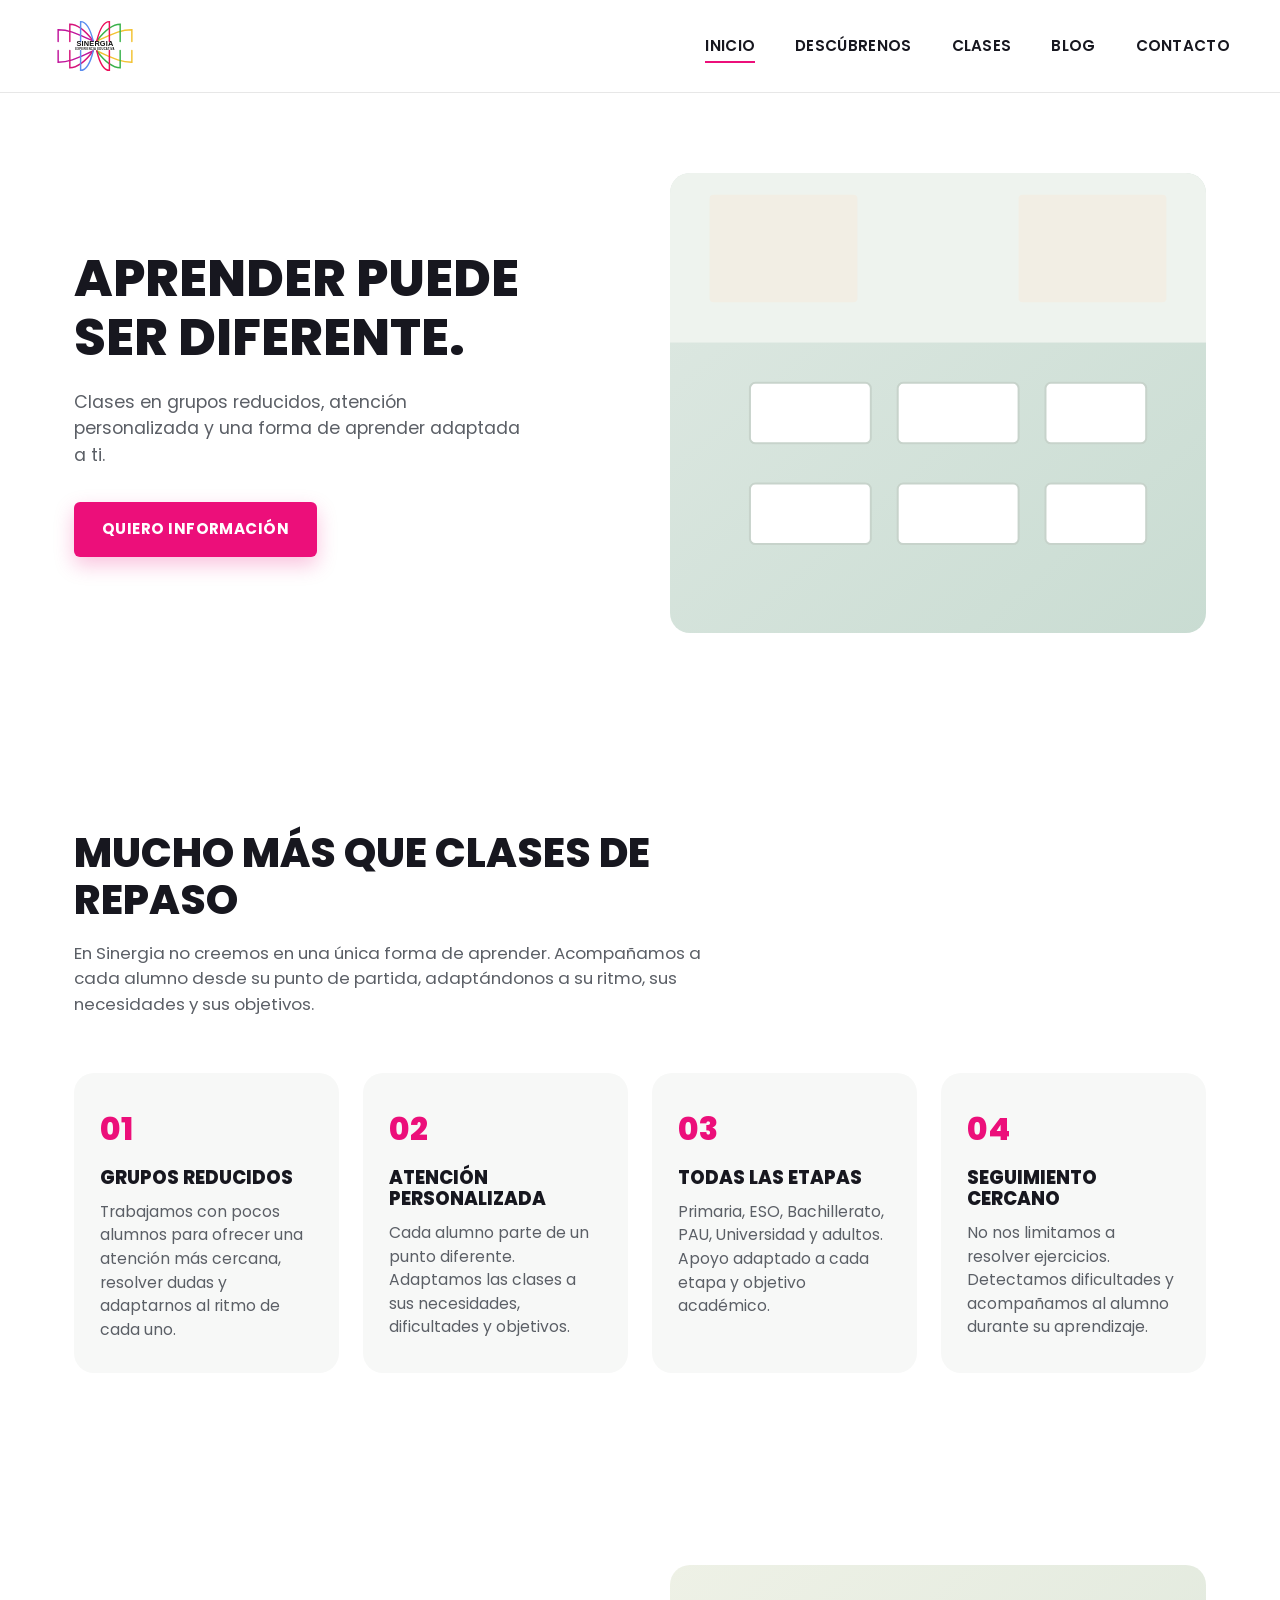
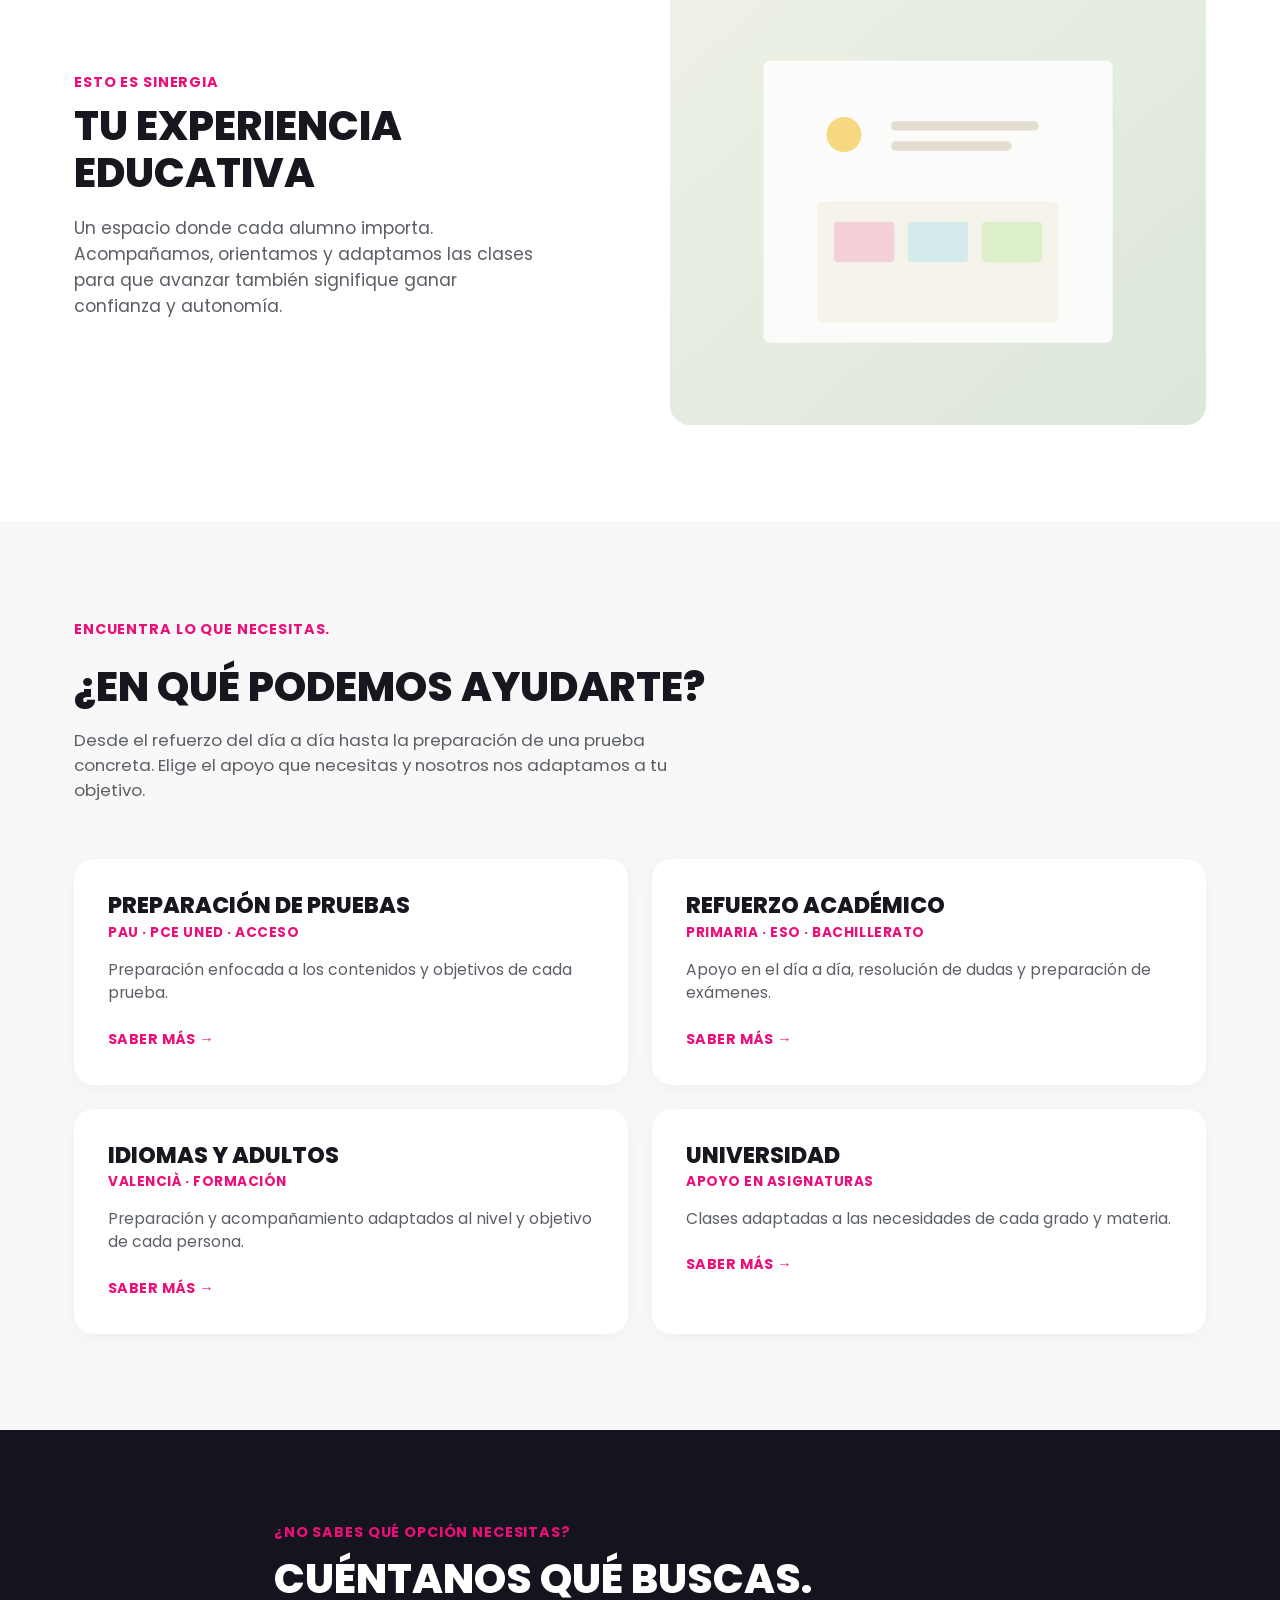
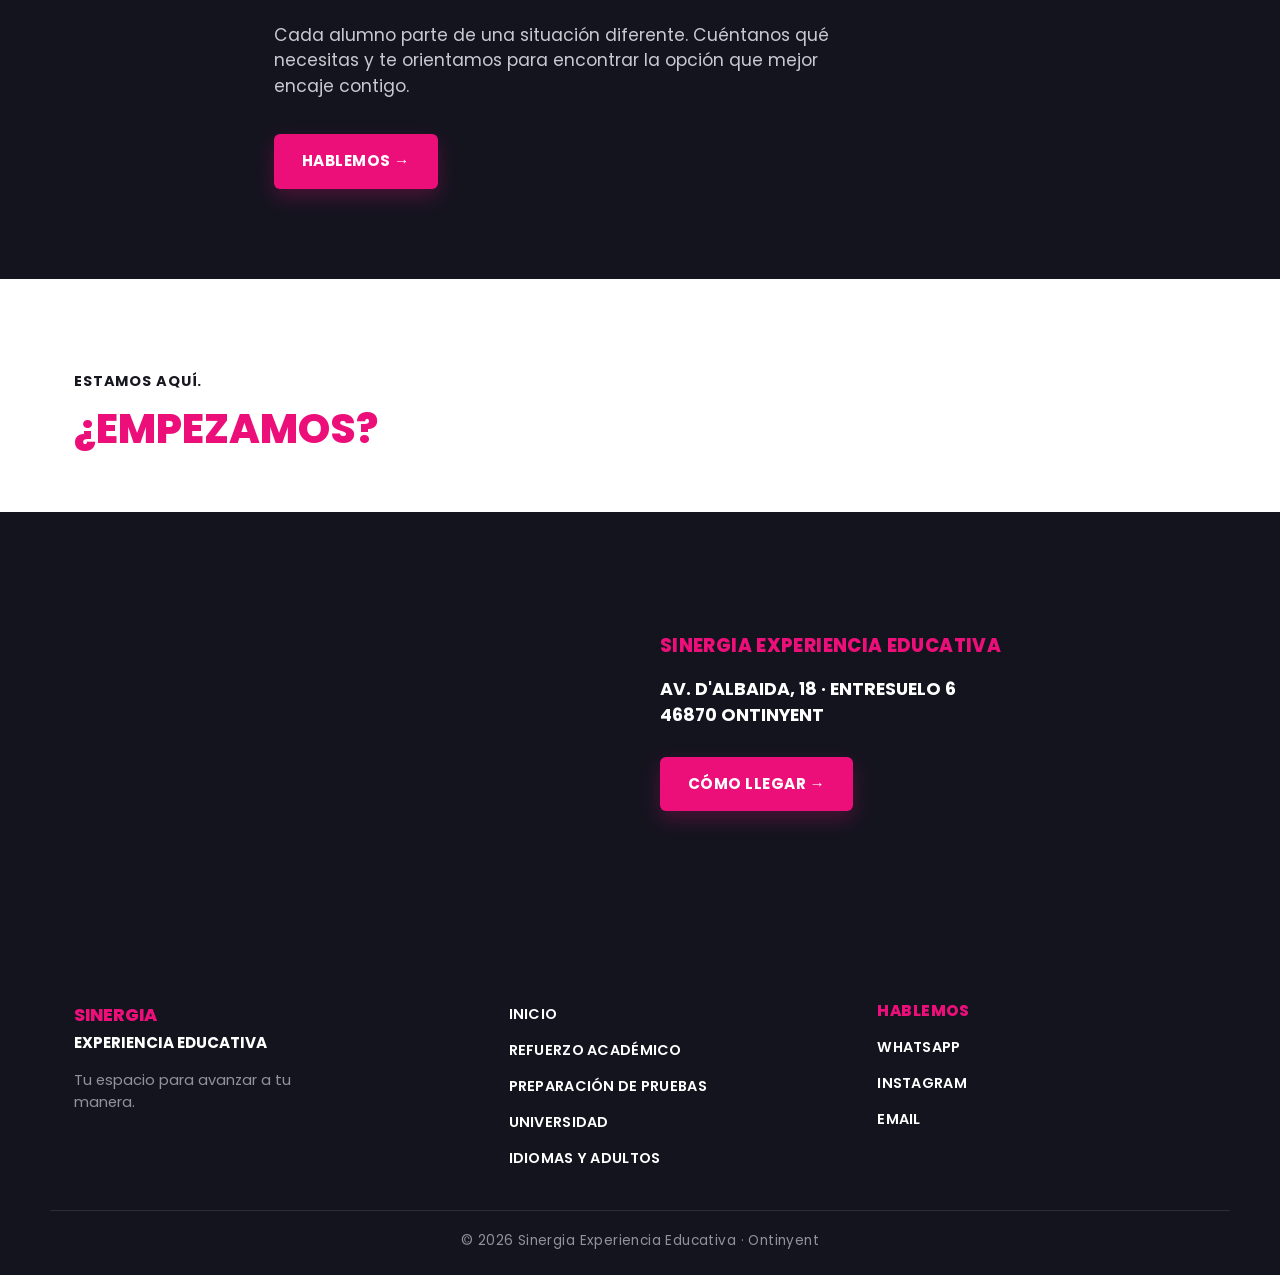
==== index.html @ fcb51f38 "Crea landing page responsive de Sinergia para WordPress Recrea el diseño actual de sinergiaacademia." ====
<!DOCTYPE html>
<html lang="es">
<head>
<meta charset="UTF-8">
<meta name="viewport" content="width=device-width, initial-scale=1.0">
<title>Sinergia · Experiencia Educativa</title>
<meta name="description" content="Clases en grupos reducidos, atención personalizada y una forma de aprender adaptada a ti. Refuerzo académico, preparación de pruebas, idiomas y apoyo universitario en Ontinyent.">
<link rel="preconnect" href="https://fonts.googleapis.com">
<link rel="preconnect" href="https://fonts.gstatic.com" crossorigin>
<link href="https://fonts.googleapis.com/css2?family=Poppins:wght@400;500;600;700;800&display=swap" rel="stylesheet">
<link rel="stylesheet" href="css/style.css">
</head>
<body>

<!-- ========== HEADER ========== -->
<header class="site-header">
  <div class="container header-inner">
    <a href="#inicio" class="logo">
      <img src="images/logo.svg" alt="Sinergia · Experiencia Educativa">
    </a>

    <nav class="main-nav" id="mainNav">
      <a href="#inicio" class="active">Inicio</a>
      <a href="#descubrenos">Descúbrenos</a>
      <a href="#clases">Clases</a>
      <a href="#blog">Blog</a>
      <a href="#contacto">Contacto</a>
    </nav>

    <button class="nav-toggle" id="navToggle" aria-label="Abrir menú" aria-expanded="false">
      <span></span><span></span><span></span>
    </button>
  </div>
  <div class="nav-overlay" id="navOverlay"></div>
</header>

<main>

  <!-- ========== HERO ========== -->
  <section class="hero" id="inicio">
    <div class="container">
      <div class="hero-content">
        <h1>Aprender puede ser diferente.</h1>
        <p>Clases en grupos reducidos, atención personalizada y una forma de aprender adaptada a ti.</p>
        <a href="#contacto" class="btn btn-primary">Quiero información</a>
      </div>
      <div class="hero-image">
        <img src="images/hero-classroom.svg" alt="Aula de Sinergia con mesas preparadas para clase">
      </div>
    </div>
  </section>

  <!-- ========== MUCHO MAS QUE CLASES DE REPASO ========== -->
  <section class="features" id="descubrenos">
    <div class="container">
      <div class="section-intro">
        <h2>Mucho más que clases de repaso</h2>
        <p>En Sinergia no creemos en una única forma de aprender. Acompañamos a cada alumno desde su punto de partida, adaptándonos a su ritmo, sus necesidades y sus objetivos.</p>
      </div>

      <div class="features-grid">
        <div class="feature-card">
          <span class="num">01</span>
          <h3>Grupos reducidos</h3>
          <p>Trabajamos con pocos alumnos para ofrecer una atención más cercana, resolver dudas y adaptarnos al ritmo de cada uno.</p>
        </div>
        <div class="feature-card">
          <span class="num">02</span>
          <h3>Atención personalizada</h3>
          <p>Cada alumno parte de un punto diferente. Adaptamos las clases a sus necesidades, dificultades y objetivos.</p>
        </div>
        <div class="feature-card">
          <span class="num">03</span>
          <h3>Todas las etapas</h3>
          <p>Primaria, ESO, Bachillerato, PAU, Universidad y adultos. Apoyo adaptado a cada etapa y objetivo académico.</p>
        </div>
        <div class="feature-card">
          <span class="num">04</span>
          <h3>Seguimiento cercano</h3>
          <p>No nos limitamos a resolver ejercicios. Detectamos dificultades y acompañamos al alumno durante su aprendizaje.</p>
        </div>
      </div>
    </div>
  </section>

  <!-- ========== ESTO ES SINERGIA ========== -->
  <section class="about">
    <div class="container">
      <div class="about-content">
        <span class="section-label">Esto es Sinergia</span>
        <h2>Tu experiencia educativa</h2>
        <p>Un espacio donde cada alumno importa. Acompañamos, orientamos y adaptamos las clases para que avanzar también signifique ganar confianza y autonomía.</p>
      </div>
      <div class="about-image">
        <img src="images/esto-es-sinergia.svg" alt="Alumna de Sinergia estudiando en el aula">
      </div>
    </div>
  </section>

  <!-- ========== ENCUENTRA LO QUE NECESITAS ========== -->
  <section class="services" id="clases">
    <div class="container">
      <div class="section-intro">
        <span class="section-label">Encuentra lo que necesitas.</span>
        <h2>¿En qué podemos ayudarte?</h2>
        <p>Desde el refuerzo del día a día hasta la preparación de una prueba concreta. Elige el apoyo que necesitas y nosotros nos adaptamos a tu objetivo.</p>
      </div>

      <div class="services-grid">
        <div class="service-card">
          <h3>Preparación de pruebas</h3>
          <span class="tag">PAU · PCE UNED · Acceso</span>
          <p>Preparación enfocada a los contenidos y objetivos de cada prueba.</p>
          <a href="#contacto" class="btn-link">Saber más →</a>
        </div>
        <div class="service-card">
          <h3>Refuerzo académico</h3>
          <span class="tag">Primaria · ESO · Bachillerato</span>
          <p>Apoyo en el día a día, resolución de dudas y preparación de exámenes.</p>
          <a href="#contacto" class="btn-link">Saber más →</a>
        </div>
        <div class="service-card">
          <h3>Idiomas y adultos</h3>
          <span class="tag">Valencià · Formación</span>
          <p>Preparación y acompañamiento adaptados al nivel y objetivo de cada persona.</p>
          <a href="#contacto" class="btn-link">Saber más →</a>
        </div>
        <div class="service-card">
          <h3>Universidad</h3>
          <span class="tag">Apoyo en asignaturas</span>
          <p>Clases adaptadas a las necesidades de cada grado y materia.</p>
          <a href="#contacto" class="btn-link">Saber más →</a>
        </div>
      </div>
    </div>
  </section>

  <!-- ========== CUENTANOS QUE BUSCAS (CTA) ========== -->
  <section class="cta">
    <div class="container">
      <span class="section-label">¿No sabes qué opción necesitas?</span>
      <h2>Cuéntanos qué buscas.</h2>
      <p>Cada alumno parte de una situación diferente. Cuéntanos qué necesitas y te orientamos para encontrar la opción que mejor encaje contigo.</p>
      <a href="#contacto" class="btn btn-primary">Hablemos →</a>
    </div>
  </section>

  <!-- ========== ESTAMOS AQUI / EMPEZAMOS ========== -->
  <section class="contact-intro" id="contacto">
    <div class="container">
      <span class="section-label" style="color:var(--color-text)">Estamos aquí.</span>
      <h2>¿Empezamos?</h2>
    </div>
  </section>

  <section class="contact-map">
    <div class="container">
      <iframe class="map-embed"
        src="https://www.google.com/maps?q=Av.+d%27Albaida,+18,+46870+Ontinyent&output=embed"
        loading="lazy"
        referrerpolicy="no-referrer-when-downgrade"
        title="Ubicación de Sinergia Experiencia Educativa en Ontinyent">
      </iframe>
      <div class="contact-address">
        <div class="brand">Sinergia Experiencia Educativa</div>
        <div class="lines">
          Av. d'Albaida, 18 · Entresuelo 6<br>
          46870 Ontinyent
        </div>
        <a href="https://www.google.com/maps?q=Av.+d%27Albaida,+18,+46870+Ontinyent" target="_blank" rel="noopener" class="btn btn-primary">Cómo llegar →</a>
      </div>
    </div>
  </section>

</main>

<!-- ========== FOOTER ========== -->
<footer class="site-footer">
  <div class="container footer-inner">
    <div class="footer-brand">
      <div class="brand-name">Sinergia</div>
      <div class="brand-sub">Experiencia educativa</div>
      <p>Tu espacio para avanzar a tu manera.</p>
    </div>

    <div class="footer-col" id="blog">
      <ul>
        <li><a href="#inicio">Inicio</a></li>
        <li><a href="#clases">Refuerzo académico</a></li>
        <li><a href="#clases">Preparación de pruebas</a></li>
        <li><a href="#clases">Universidad</a></li>
        <li><a href="#clases">Idiomas y adultos</a></li>
      </ul>
    </div>

    <div class="footer-col">
      <h4>Hablemos</h4>
      <ul>
        <li><a href="https://wa.me/34600000000" target="_blank" rel="noopener">WhatsApp</a></li>
        <li><a href="https://instagram.com/sinergiaacademia" target="_blank" rel="noopener">Instagram</a></li>
        <li><a href="mailto:info@sinergiaacademia.com">Email</a></li>
      </ul>
    </div>
  </div>

  <div class="container footer-bottom">
    © 2026 Sinergia Experiencia Educativa · Ontinyent
  </div>
</footer>

<script src="js/script.js"></script>
</body>
</html>
---- css/style.css ----
/* =========================================================
   SINERGIA - Experiencia educativa | Landing page
   ========================================================= */

:root {
  --color-pink: #EC0F7A;
  --color-pink-dark: #C90C67;
  --color-dark: #14141f;
  --color-text: #17171f;
  --color-text-muted: #5b5f66;
  --color-bg: #ffffff;
  --color-bg-soft: #f7f8f7;
  --color-border: #e7e7e7;

  --font-heading: 'Poppins', Arial, sans-serif;
  --font-body: 'Poppins', Arial, sans-serif;

  --container-width: 1180px;
  --radius-lg: 20px;
  --radius-md: 12px;
  --radius-sm: 8px;
  --radius-pill: 6px;

  --section-padding: 96px 0;
}

/* ---------- Reset ---------- */
* {
  margin: 0;
  padding: 0;
  box-sizing: border-box;
}

html {
  scroll-behavior: smooth;
}

body {
  font-family: var(--font-body);
  color: var(--color-text);
  background: var(--color-bg);
  line-height: 1.5;
  -webkit-font-smoothing: antialiased;
  overflow-x: hidden;
}

img {
  max-width: 100%;
  display: block;
}

a {
  text-decoration: none;
  color: inherit;
}

ul {
  list-style: none;
}

button {
  font-family: inherit;
  cursor: pointer;
  border: none;
  background: none;
}

.container {
  width: 100%;
  max-width: var(--container-width);
  margin: 0 auto;
  padding: 0 24px;
}

.section-label {
  display: inline-block;
  color: var(--color-pink);
  font-weight: 700;
  text-transform: uppercase;
  letter-spacing: 0.06em;
  font-size: 0.9rem;
  margin-bottom: 12px;
}

h1, h2, h3, h4 {
  font-family: var(--font-heading);
  font-weight: 800;
  color: var(--color-text);
  line-height: 1.15;
  text-transform: uppercase;
}

h1 {
  font-size: clamp(2.2rem, 4vw, 3.4rem);
}

h2 {
  font-size: clamp(1.9rem, 3.2vw, 2.6rem);
}

h3 {
  font-size: 1.4rem;
}

p {
  color: var(--color-text-muted);
  font-size: 1.05rem;
}

/* ---------- Buttons ---------- */
.btn {
  display: inline-flex;
  align-items: center;
  gap: 8px;
  padding: 16px 28px;
  border-radius: var(--radius-pill);
  font-weight: 700;
  text-transform: uppercase;
  letter-spacing: 0.03em;
  font-size: 0.95rem;
  transition: transform 0.18s ease, box-shadow 0.18s ease, background-color 0.18s ease;
  white-space: nowrap;
}

.btn-primary {
  background: var(--color-pink);
  color: #fff;
  box-shadow: 0 8px 20px rgba(236, 15, 122, 0.25);
}

.btn-primary:hover {
  background: var(--color-pink-dark);
  transform: translateY(-2px);
}

.btn-link {
  color: var(--color-pink);
  font-weight: 700;
  text-transform: uppercase;
  font-size: 0.9rem;
  letter-spacing: 0.03em;
  display: inline-flex;
  align-items: center;
  gap: 6px;
  transition: gap 0.18s ease;
}

.btn-link:hover {
  gap: 12px;
}

/* ---------- Header ---------- */
.site-header {
  position: sticky;
  top: 0;
  z-index: 1000;
  background: #fff;
  border-bottom: 1px solid var(--color-border);
}

.header-inner {
  display: flex;
  align-items: center;
  justify-content: space-between;
  padding: 18px 0;
}

.logo img {
  height: 56px;
  width: auto;
}

.main-nav {
  display: flex;
  align-items: center;
  gap: 40px;
}

.main-nav a {
  font-weight: 600;
  text-transform: uppercase;
  font-size: 0.95rem;
  letter-spacing: 0.02em;
  color: var(--color-text);
  position: relative;
  padding: 6px 0;
}

.main-nav a::after {
  content: '';
  position: absolute;
  left: 0;
  bottom: 0;
  width: 0;
  height: 2px;
  background: var(--color-pink);
  transition: width 0.2s ease;
}

.main-nav a:hover::after,
.main-nav a.active::after {
  width: 100%;
}

.nav-toggle {
  display: none;
  flex-direction: column;
  gap: 5px;
  padding: 6px;
  z-index: 1100;
}

.nav-toggle span {
  width: 26px;
  height: 3px;
  background: var(--color-text);
  border-radius: 2px;
  transition: transform 0.25s ease, opacity 0.25s ease;
}

.nav-toggle.is-open span:nth-child(1) {
  transform: translateY(8px) rotate(45deg);
}
.nav-toggle.is-open span:nth-child(2) {
  opacity: 0;
}
.nav-toggle.is-open span:nth-child(3) {
  transform: translateY(-8px) rotate(-45deg);
}

/* ---------- Hero ---------- */
.hero {
  padding: 80px 0 100px;
}

.hero .container {
  display: grid;
  grid-template-columns: 1fr 1fr;
  gap: 60px;
  align-items: center;
}

.hero-content h1 {
  margin-bottom: 22px;
}

.hero-content p {
  max-width: 460px;
  margin-bottom: 34px;
  font-size: 1.1rem;
}

.hero-image img {
  border-radius: var(--radius-lg);
  width: 100%;
  height: 460px;
  object-fit: cover;
}

/* ---------- Features (Mucho mas que clases de repaso) ---------- */
.features {
  padding: var(--section-padding);
  background: var(--color-bg);
}

.features .section-intro {
  max-width: 640px;
  margin-bottom: 56px;
}

.features .section-intro h2 {
  margin-bottom: 18px;
}

.features-grid {
  display: grid;
  grid-template-columns: repeat(4, 1fr);
  gap: 24px;
}

.feature-card {
  background: var(--color-bg-soft);
  border-radius: var(--radius-lg);
  padding: 32px 26px;
  transition: transform 0.2s ease, box-shadow 0.2s ease;
}

.feature-card:hover {
  transform: translateY(-6px);
  box-shadow: 0 14px 30px rgba(0, 0, 0, 0.08);
}

.feature-card .num {
  color: var(--color-pink);
  font-family: var(--font-heading);
  font-weight: 800;
  font-size: 2rem;
  margin-bottom: 14px;
  display: block;
}

.feature-card h3 {
  margin-bottom: 12px;
  text-transform: uppercase;
  font-size: 1.15rem;
}

.feature-card p {
  font-size: 0.98rem;
}

/* ---------- Esto es Sinergia ---------- */
.about {
  padding: var(--section-padding);
}

.about .container {
  display: grid;
  grid-template-columns: 1fr 1fr;
  gap: 60px;
  align-items: center;
}

.about-content .section-label {
  margin-bottom: 8px;
}

.about-content h2 {
  margin-bottom: 20px;
}

.about-content p {
  max-width: 460px;
  font-size: 1.08rem;
}

.about-image img {
  border-radius: var(--radius-lg);
  width: 100%;
  height: 460px;
  object-fit: cover;
}

/* ---------- Encuentra lo que necesitas (services) ---------- */
.services {
  padding: var(--section-padding);
  background: var(--color-bg-soft);
}

.services .section-intro {
  max-width: 640px;
  margin-bottom: 56px;
}

.services .section-intro h2 {
  margin: 10px 0 18px;
}

.services-grid {
  display: grid;
  grid-template-columns: 1fr 1fr;
  gap: 24px;
}

.service-card {
  background: #fff;
  border-radius: var(--radius-lg);
  padding: 34px;
  box-shadow: 0 4px 18px rgba(0, 0, 0, 0.04);
  transition: transform 0.2s ease, box-shadow 0.2s ease;
}

.service-card:hover {
  transform: translateY(-6px);
  box-shadow: 0 14px 30px rgba(0, 0, 0, 0.08);
}

.service-card h3 {
  margin-bottom: 4px;
}

.service-card .tag {
  display: block;
  color: var(--color-pink);
  font-weight: 700;
  text-transform: uppercase;
  font-size: 0.85rem;
  letter-spacing: 0.04em;
  margin-bottom: 14px;
}

.service-card p {
  margin-bottom: 22px;
  font-size: 0.98rem;
}

/* ---------- CTA (Cuentanos que buscas) ---------- */
.cta {
  background: var(--color-dark);
  padding: 90px 0;
}

.cta .container {
  max-width: 780px;
}

.cta .section-label {
  color: var(--color-pink);
}

.cta h2 {
  color: #fff;
  margin-bottom: 20px;
}

.cta p {
  color: #c8c9ce;
  margin-bottom: 34px;
  max-width: 560px;
  font-size: 1.08rem;
}

/* ---------- Estamos aqui / Empezamos (contact intro) ---------- */
.contact-intro {
  padding: 90px 0 60px;
}

.contact-intro .section-label {
  color: var(--color-text);
}

.contact-intro h2 {
  color: var(--color-pink);
}

/* ---------- Map + address (dark) ---------- */
.contact-map {
  background: var(--color-dark);
  padding: 0 0 70px;
}

.contact-map .container {
  display: grid;
  grid-template-columns: 1fr 1fr;
  gap: 0;
  align-items: center;
}

.map-embed {
  width: 100%;
  height: 420px;
  border: 0;
  border-radius: var(--radius-md);
  filter: grayscale(0.1);
}

.contact-address {
  padding: 40px 20px;
}

.contact-address .brand {
  color: var(--color-pink);
  font-weight: 800;
  text-transform: uppercase;
  font-size: 1.15rem;
  letter-spacing: 0.02em;
  margin-bottom: 16px;
}

.contact-address .lines {
  color: #fff;
  font-weight: 700;
  text-transform: uppercase;
  font-size: 1.1rem;
  line-height: 1.5;
  margin-bottom: 28px;
}

/* ---------- Footer ---------- */
.site-footer {
  background: var(--color-dark);
  color: #c8c9ce;
  padding: 0 0 24px;
}

.footer-inner {
  display: grid;
  grid-template-columns: 1.2fr 1fr 1fr;
  gap: 40px;
  padding-bottom: 40px;
  border-bottom: 1px solid rgba(255, 255, 255, 0.1);
}

.footer-brand .brand-name {
  color: var(--color-pink);
  font-weight: 800;
  text-transform: uppercase;
  font-size: 1.1rem;
}

.footer-brand .brand-sub {
  color: #fff;
  font-weight: 700;
  text-transform: uppercase;
  font-size: 0.95rem;
  margin-top: 4px;
}

.footer-brand p {
  color: #8f939b;
  margin-top: 14px;
  max-width: 280px;
  font-size: 0.92rem;
}

.footer-col h4 {
  color: var(--color-pink);
  font-size: 0.95rem;
  margin-bottom: 16px;
  text-transform: uppercase;
  letter-spacing: 0.03em;
}

.footer-col ul {
  display: flex;
  flex-direction: column;
  gap: 12px;
}

.footer-col a {
  color: #fff;
  font-weight: 600;
  text-transform: uppercase;
  font-size: 0.9rem;
  letter-spacing: 0.02em;
  transition: color 0.18s ease;
}

.footer-col a:hover {
  color: var(--color-pink);
}

.footer-bottom {
  padding-top: 20px;
  text-align: center;
  font-size: 0.85rem;
  color: #8f939b;
  letter-spacing: 0.03em;
}

/* =========================================================
   Responsive
   ========================================================= */

@media (max-width: 992px) {
  :root {
    --section-padding: 72px 0;
  }

  .hero .container,
  .about .container,
  .contact-map .container {
    grid-template-columns: 1fr;
  }

  .map-embed {
    height: 320px;
  }

  .contact-address {
    padding: 30px 0 0;
  }

  .footer-inner {
    grid-template-columns: 1fr 1fr;
  }

  .hero-image,
  .about-image {
    order: -1;
  }

  .hero-image img,
  .about-image img {
    height: 340px;
  }

  .features-grid {
    grid-template-columns: repeat(2, 1fr);
  }

  .services-grid {
    grid-template-columns: 1fr 1fr;
  }

}

@media (max-width: 768px) {
  .main-nav {
    position: fixed;
    top: 0;
    right: 0;
    height: 100vh;
    width: min(320px, 80%);
    background: #fff;
    flex-direction: column;
    align-items: flex-start;
    justify-content: flex-start;
    gap: 8px;
    padding: 100px 32px 32px;
    transform: translateX(100%);
    transition: transform 0.3s ease;
    box-shadow: -8px 0 30px rgba(0, 0, 0, 0.12);
  }

  .main-nav.is-open {
    transform: translateX(0);
  }

  .main-nav a {
    width: 100%;
    padding: 14px 0;
    border-bottom: 1px solid var(--color-border);
  }

  .nav-toggle {
    display: flex;
  }

  .nav-overlay {
    display: none;
    position: fixed;
    inset: 0;
    background: rgba(0, 0, 0, 0.4);
    z-index: 999;
  }

  .nav-overlay.is-open {
    display: block;
  }

  .features-grid {
    grid-template-columns: 1fr;
  }

  .services-grid {
    grid-template-columns: 1fr;
  }

  h1 {
    font-size: 2.2rem;
  }

  .hero {
    padding: 48px 0 64px;
  }

  .hero-content p {
    max-width: 100%;
  }

  .footer-inner {
    grid-template-columns: 1fr;
    gap: 32px;
  }
}

@media (max-width: 480px) {
  .container {
    padding: 0 18px;
  }

  .btn {
    width: 100%;
    justify-content: center;
  }

  .hero-image img,
  .about-image img {
    height: 240px;
  }

  .logo img {
    height: 44px;
  }
}
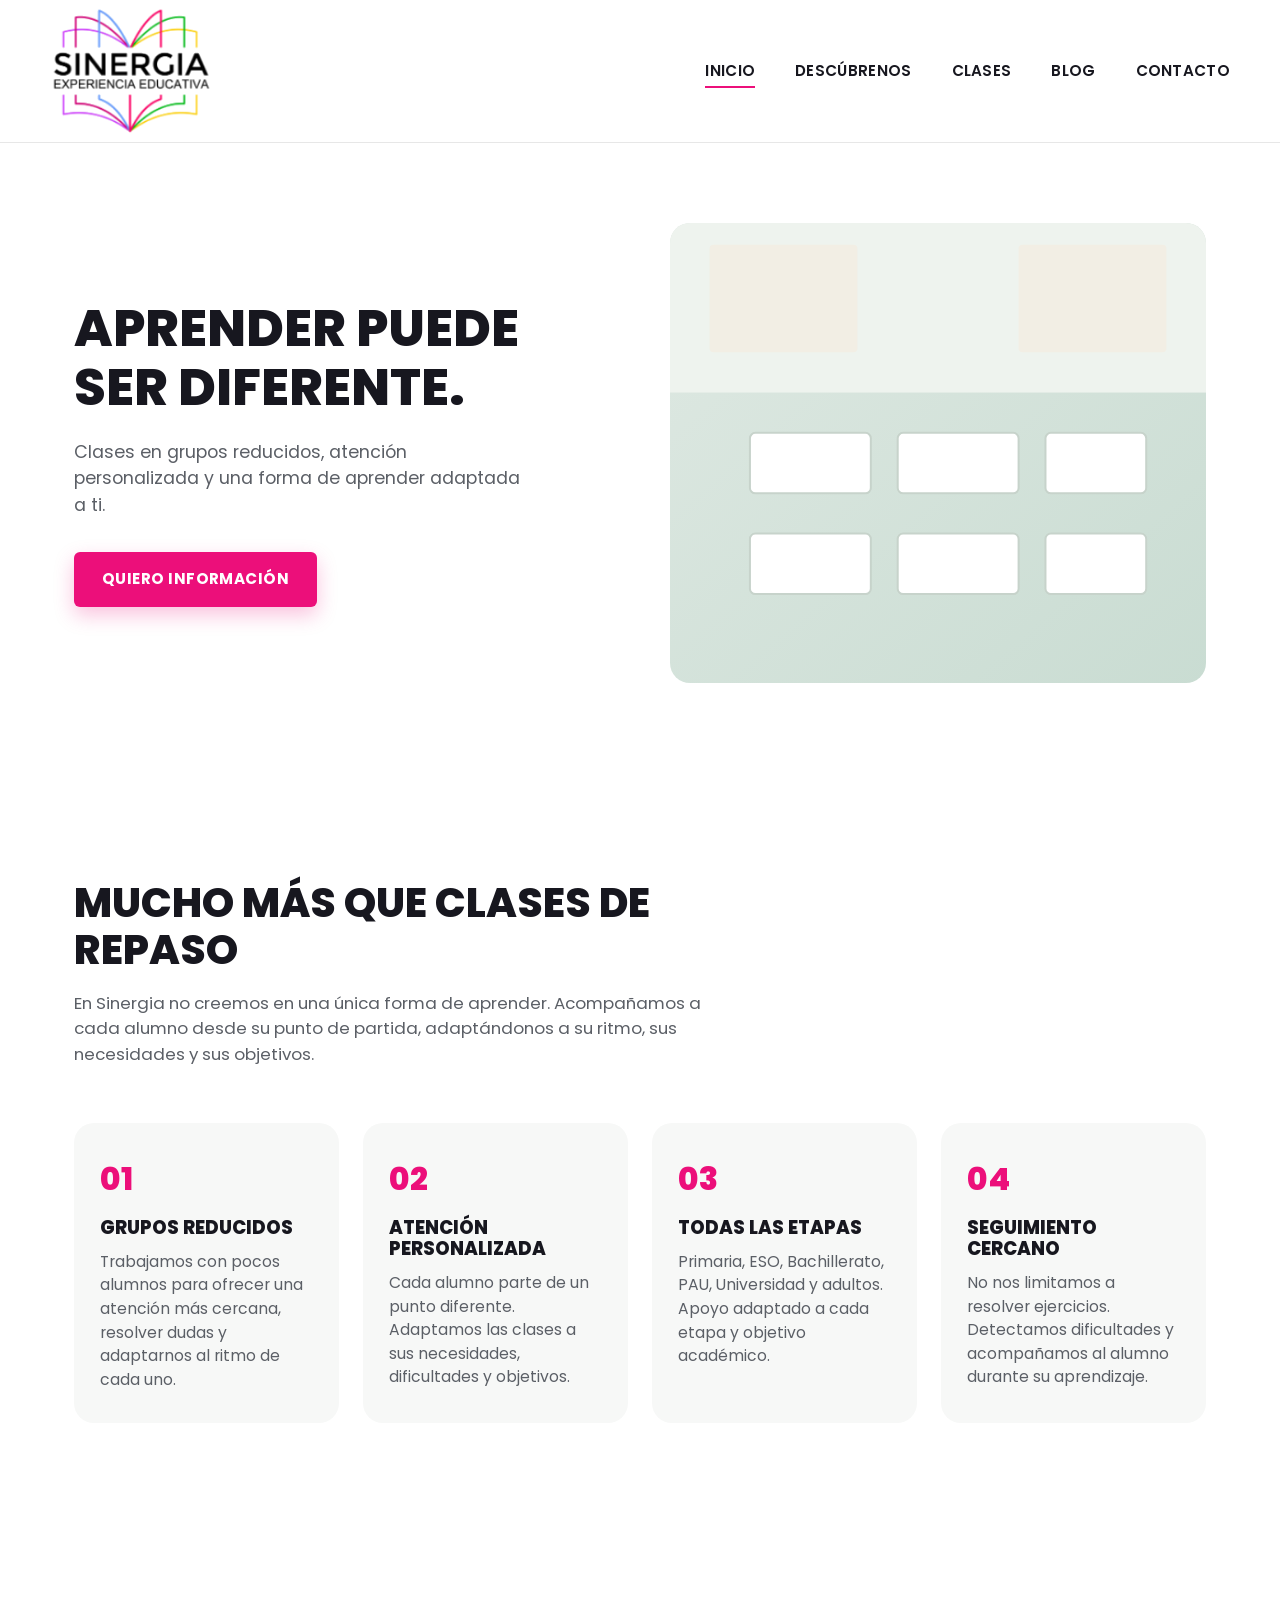
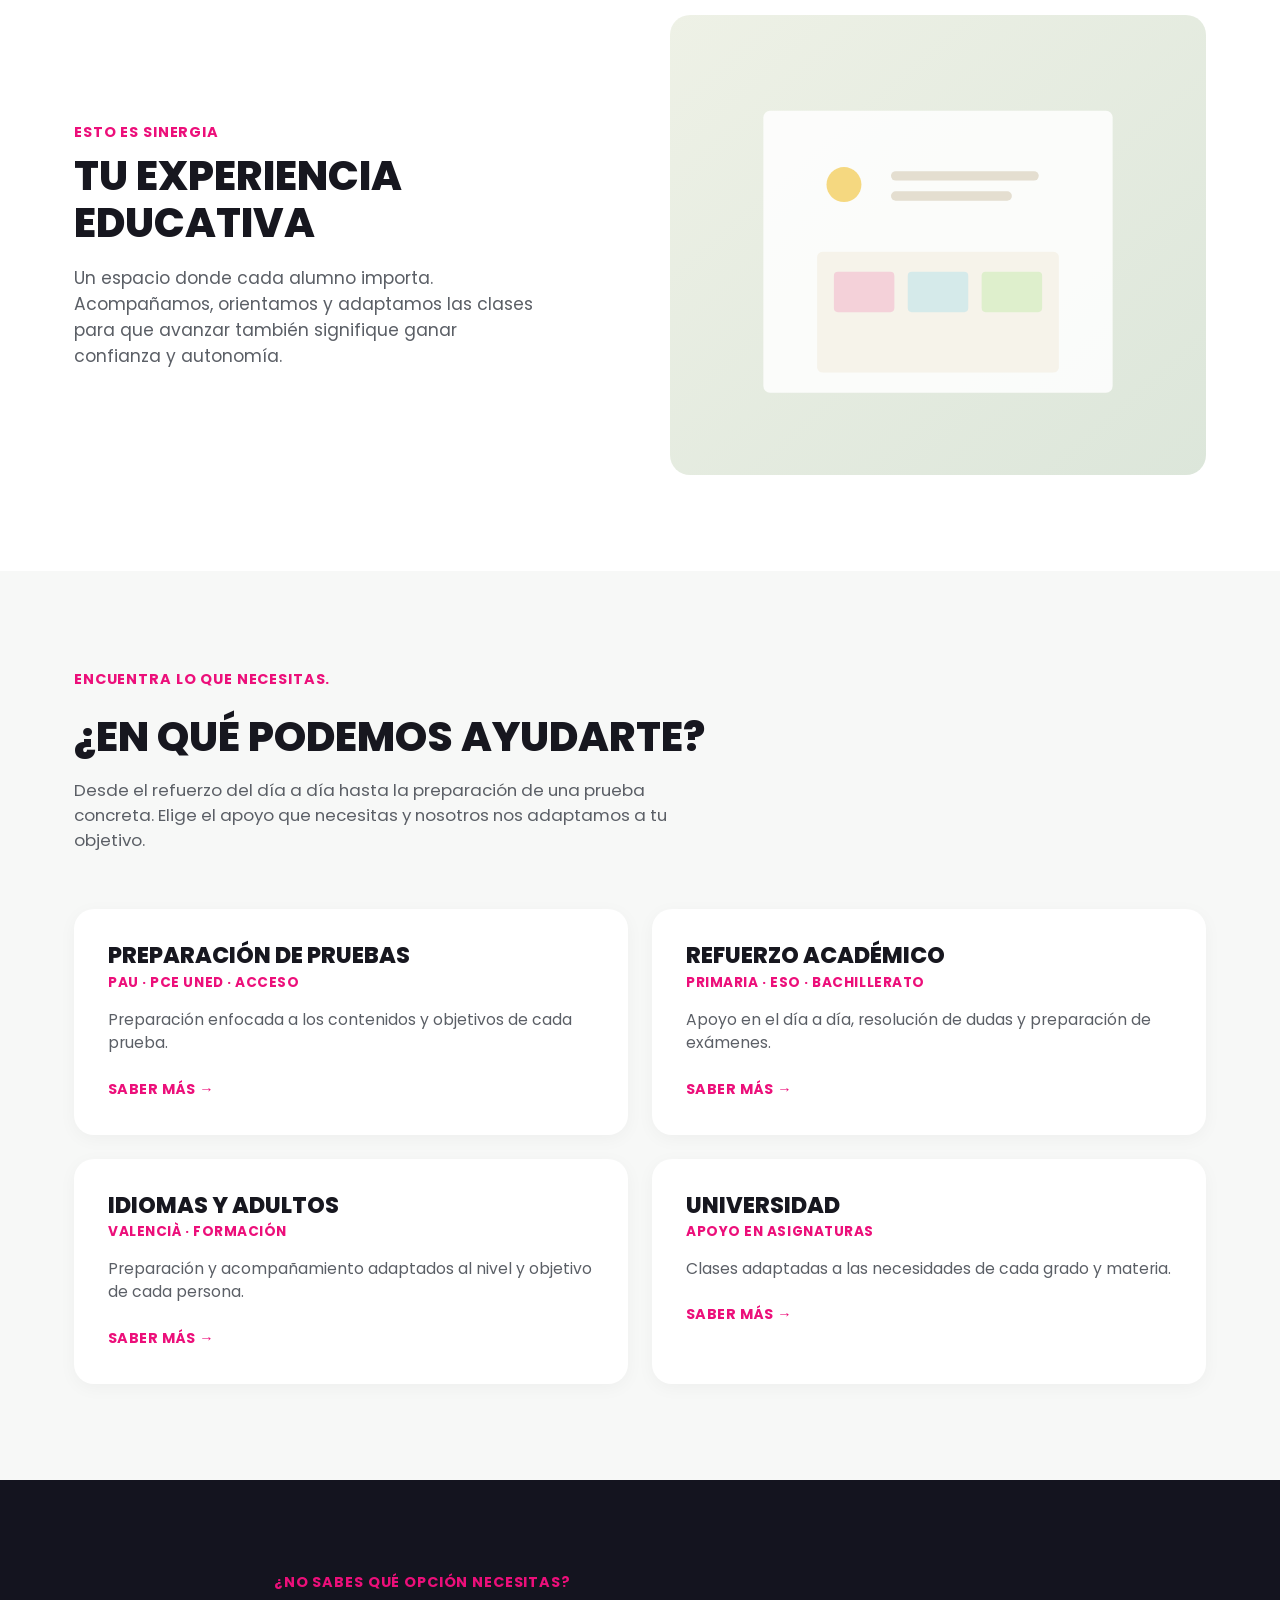
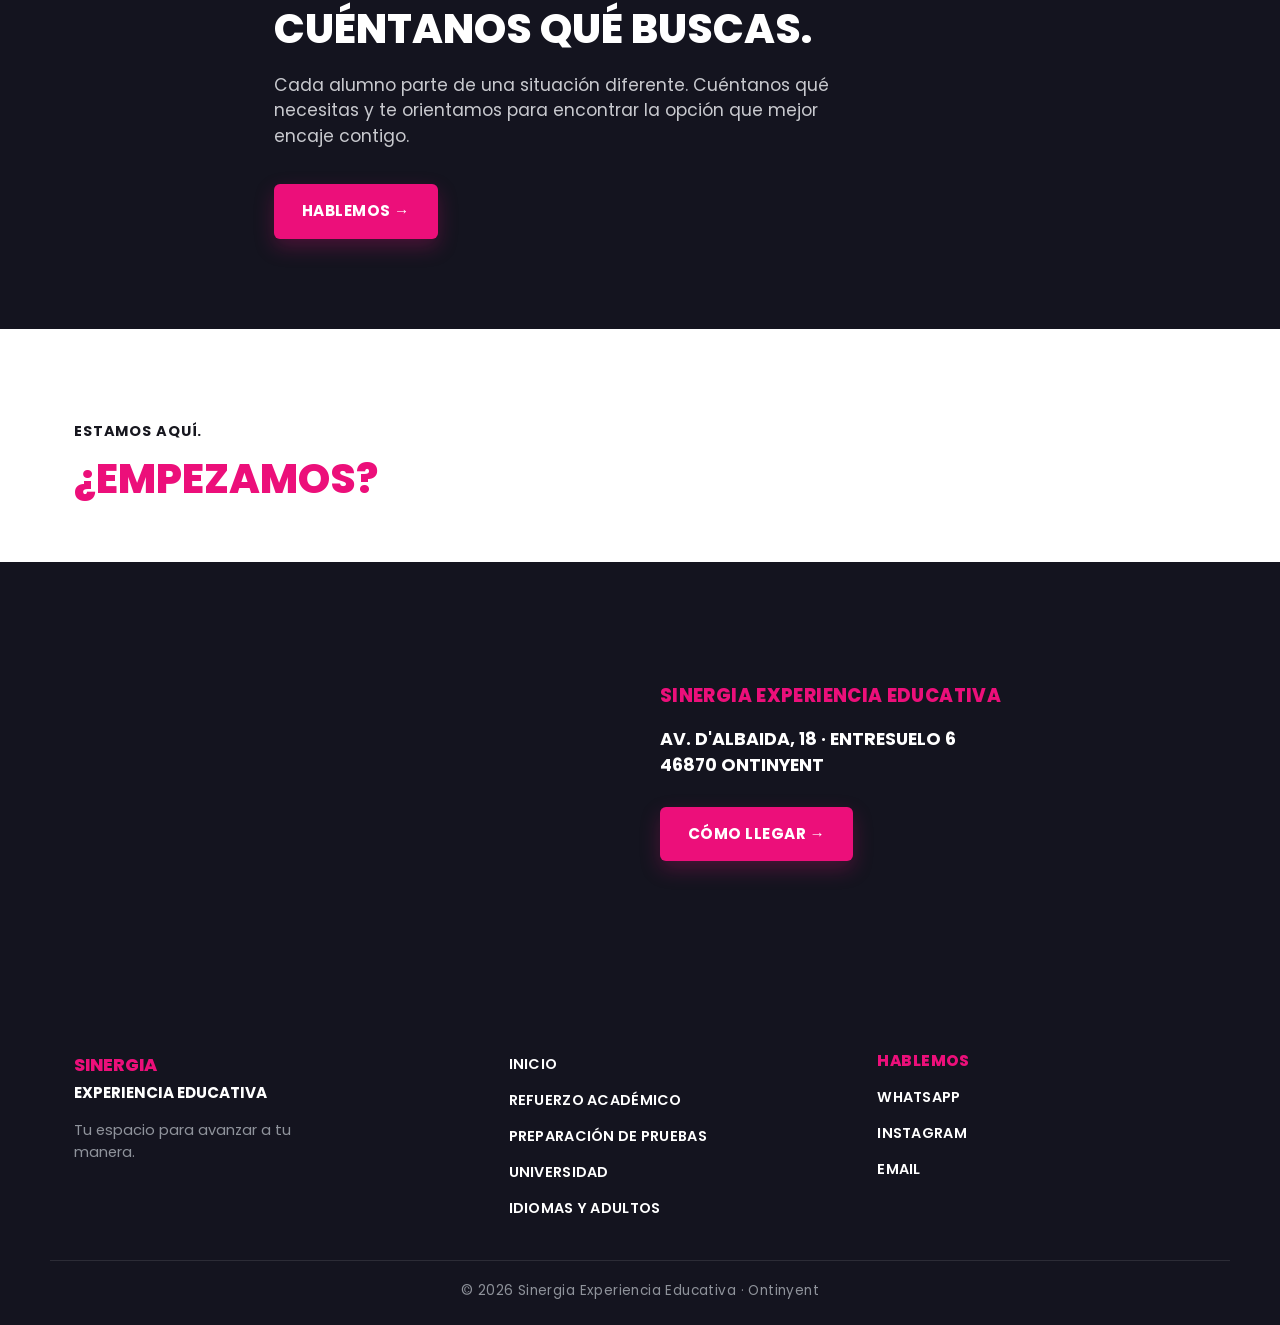
==== commit 59b4fbf6: "Usa el logo real de Sinergia y lo agranda en el header Sustituye el logo dibujado a mano por el reco" ====
--- a/index.html
+++ b/index.html
@@ -16,7 +16,7 @@
 <header class="site-header">
   <div class="container header-inner">
     <a href="#inicio" class="logo">
-      <img src="images/logo.svg" alt="Sinergia · Experiencia Educativa">
+      <img src="images/logo.png" alt="Sinergia · Experiencia Educativa">
     </a>
 
     <nav class="main-nav" id="mainNav">
--- a/css/style.css
+++ b/css/style.css
@@ -162,11 +162,11 @@
   display: flex;
   align-items: center;
   justify-content: space-between;
-  padding: 18px 0;
+  padding: 6px 0;
 }
 
 .logo img {
-  height: 56px;
+  height: 130px;
   width: auto;
 }
 
@@ -596,6 +596,10 @@
 }
 
 @media (max-width: 768px) {
+  .logo img {
+    height: 90px;
+  }
+
   .main-nav {
     position: fixed;
     top: 0;
@@ -681,6 +685,6 @@
   }
 
   .logo img {
-    height: 44px;
-  }
-}
+    height: 66px;
+  }
+}
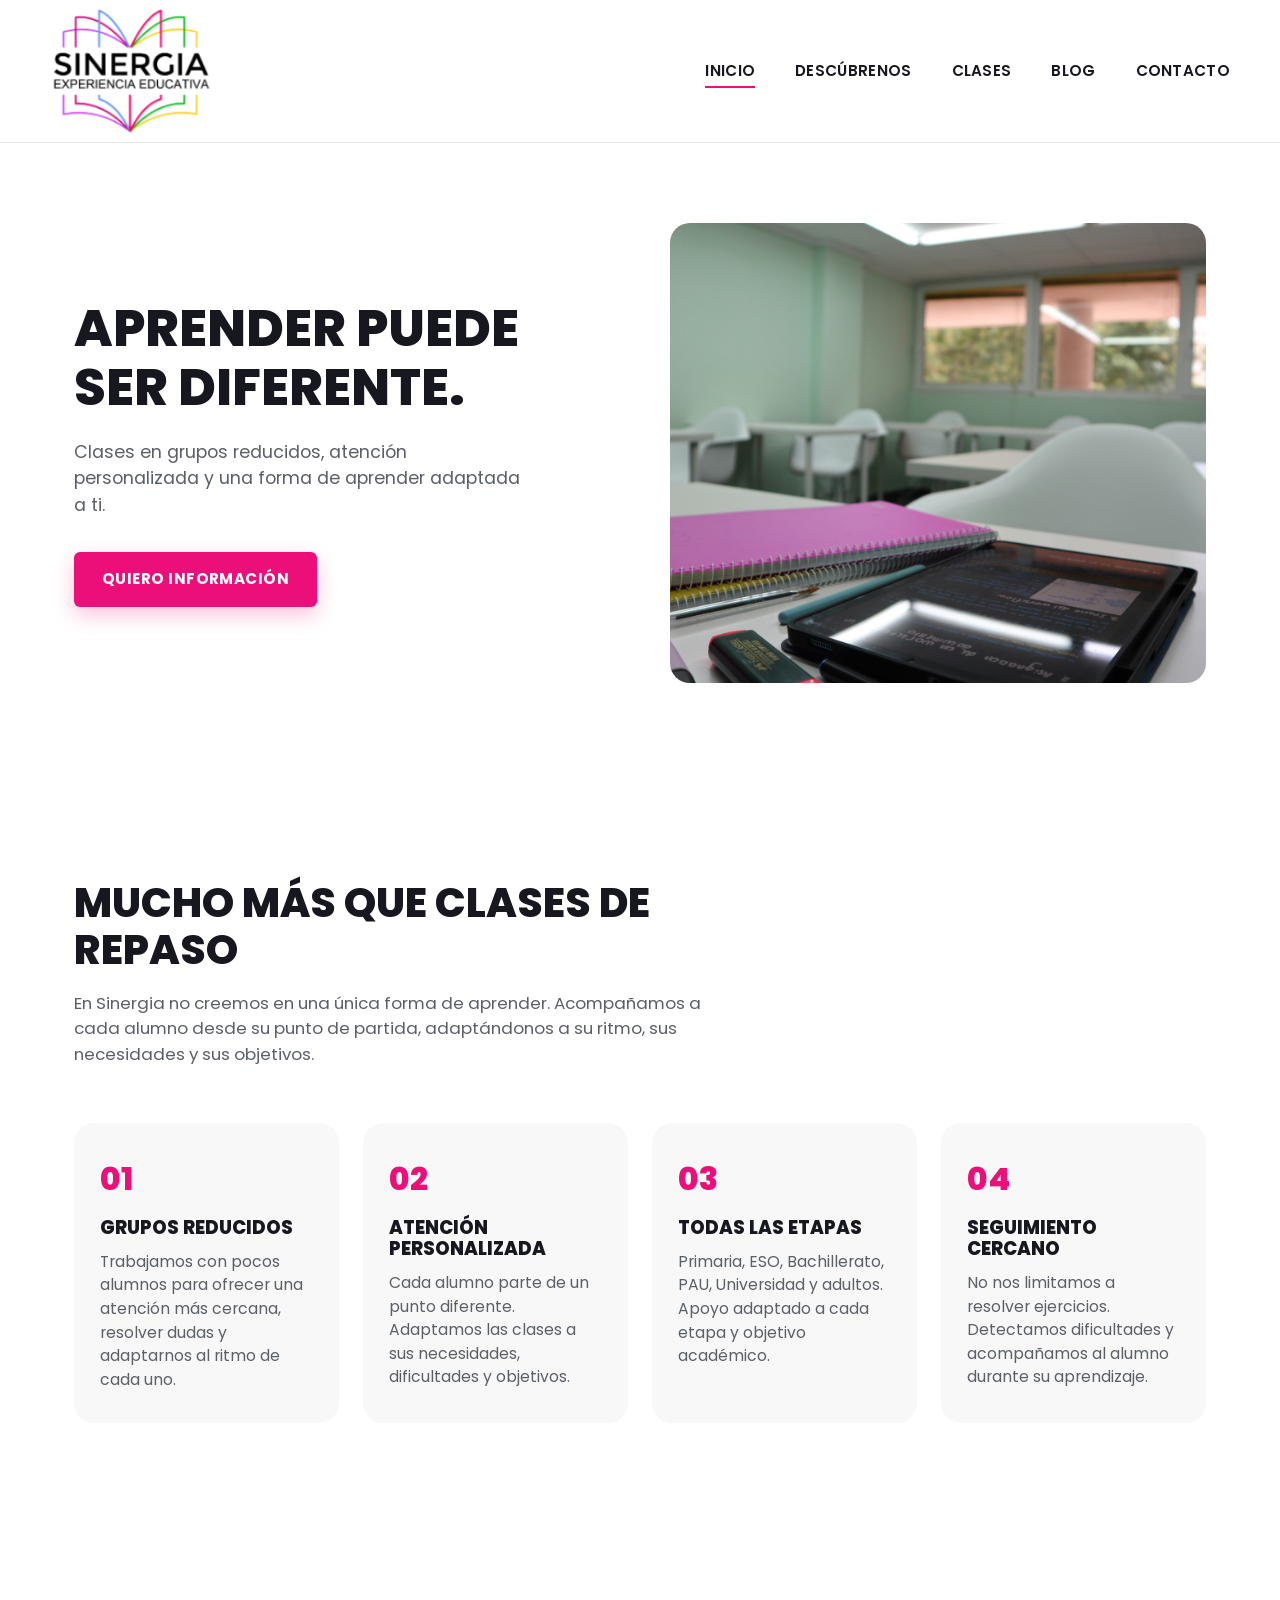
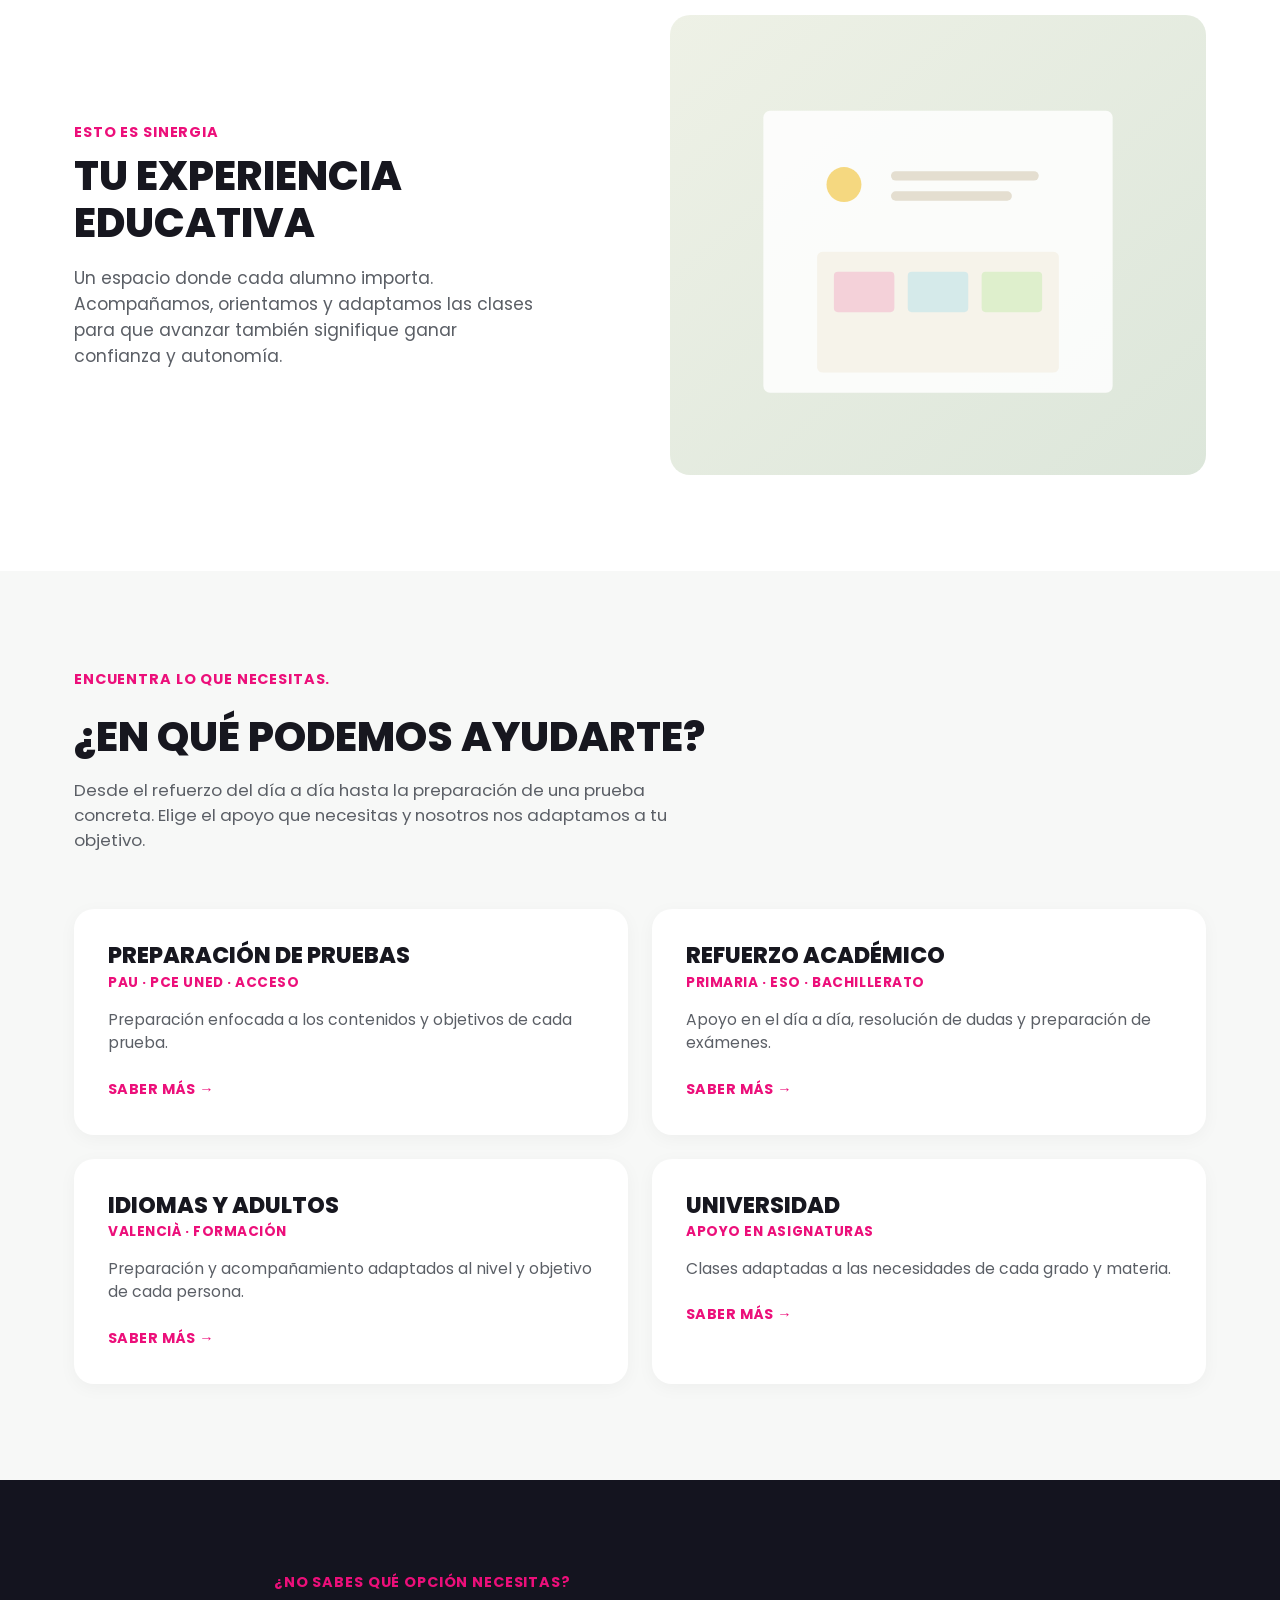
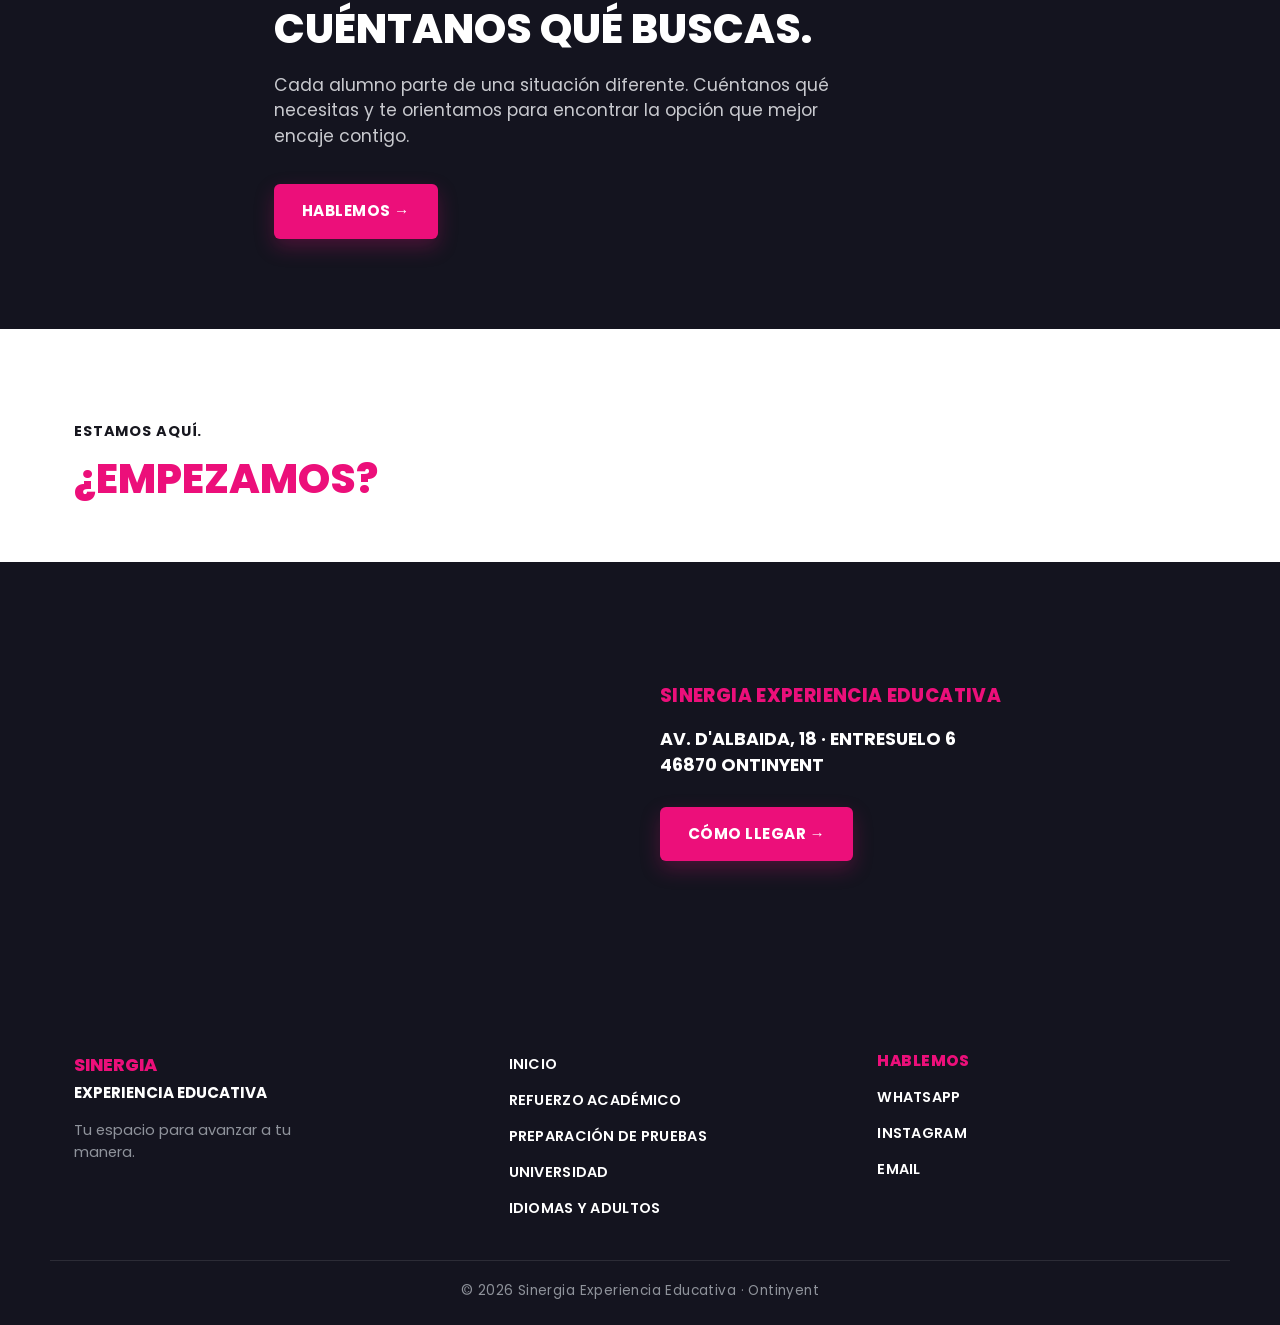
==== commit 13c14e9d: "Usa la foto real del aula en el hero Sustituye el placeholder ilustrado por la fotografía real del a" ====
--- a/index.html
+++ b/index.html
@@ -45,7 +45,7 @@
         <a href="#contacto" class="btn btn-primary">Quiero información</a>
       </div>
       <div class="hero-image">
-        <img src="images/hero-classroom.svg" alt="Aula de Sinergia con mesas preparadas para clase">
+        <img src="images/hero-classroom.jpg" alt="Aula de Sinergia con mesas preparadas para clase">
       </div>
     </div>
   </section>
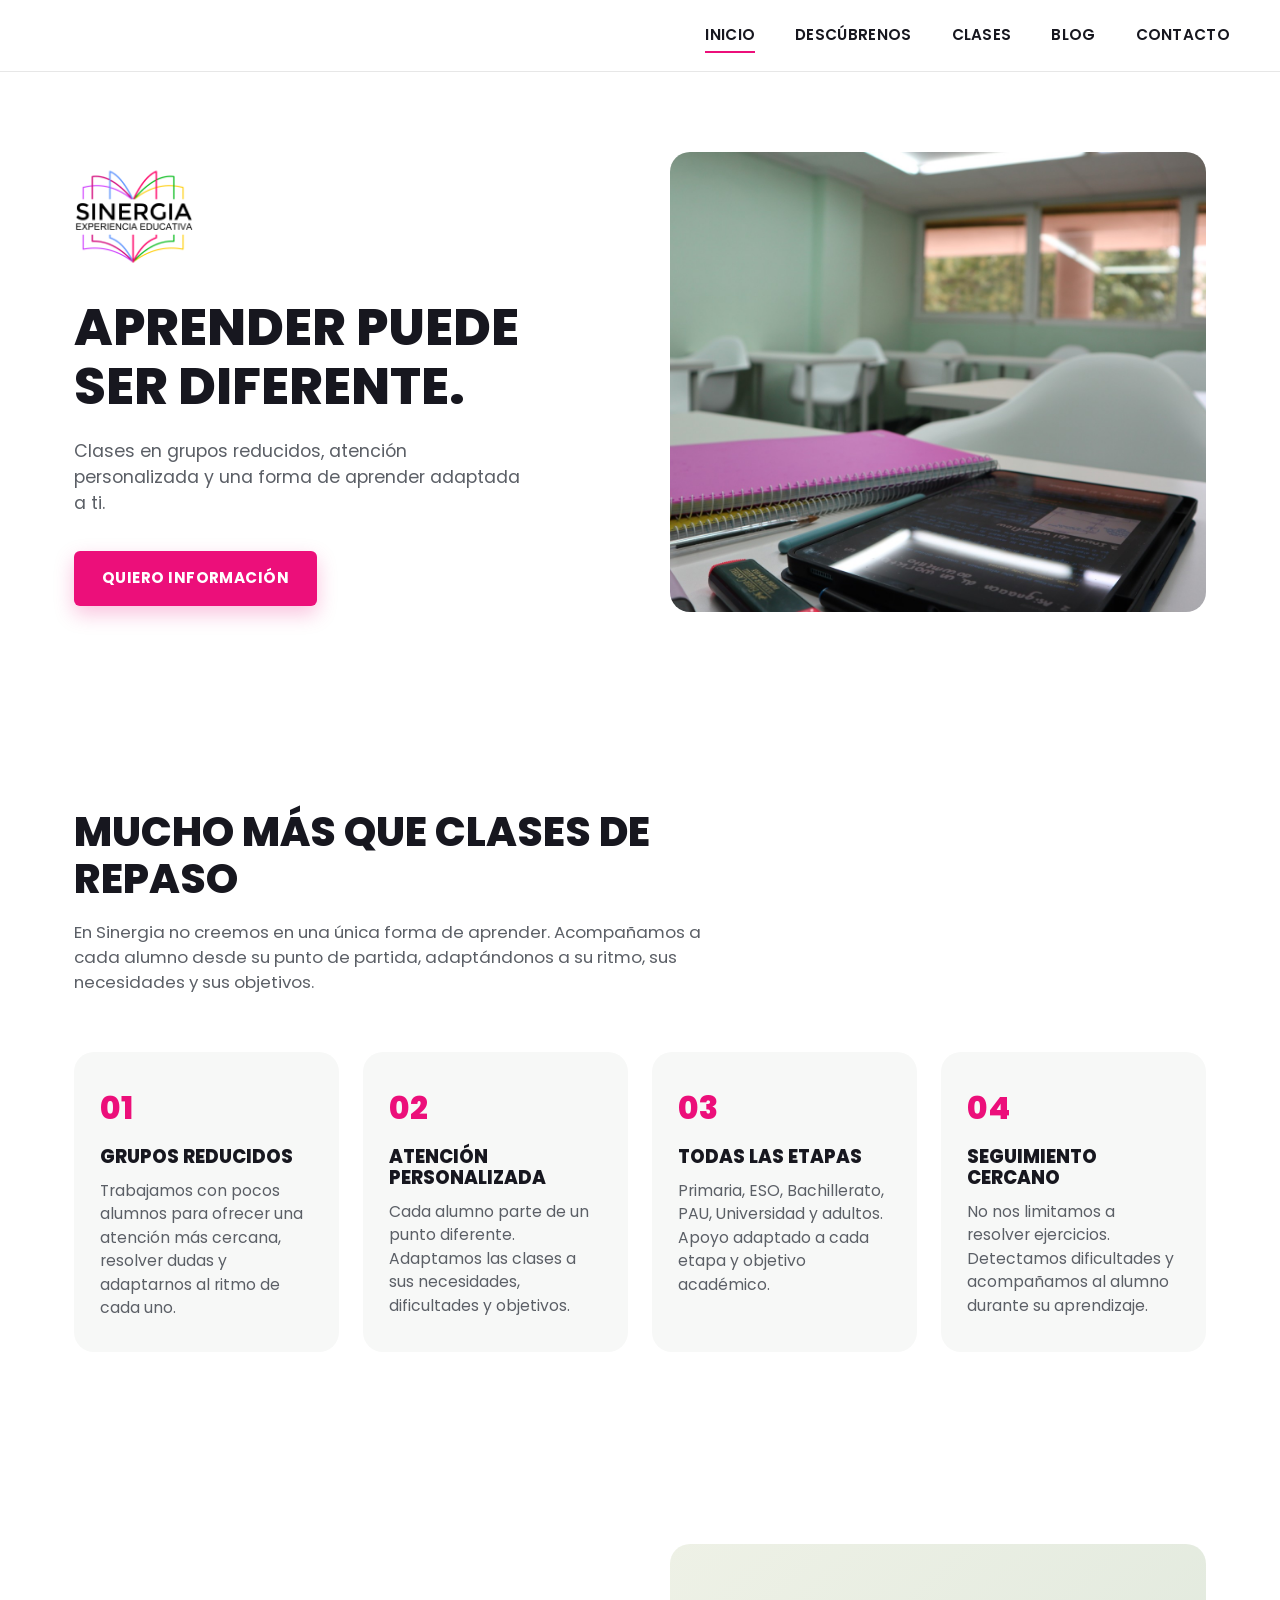
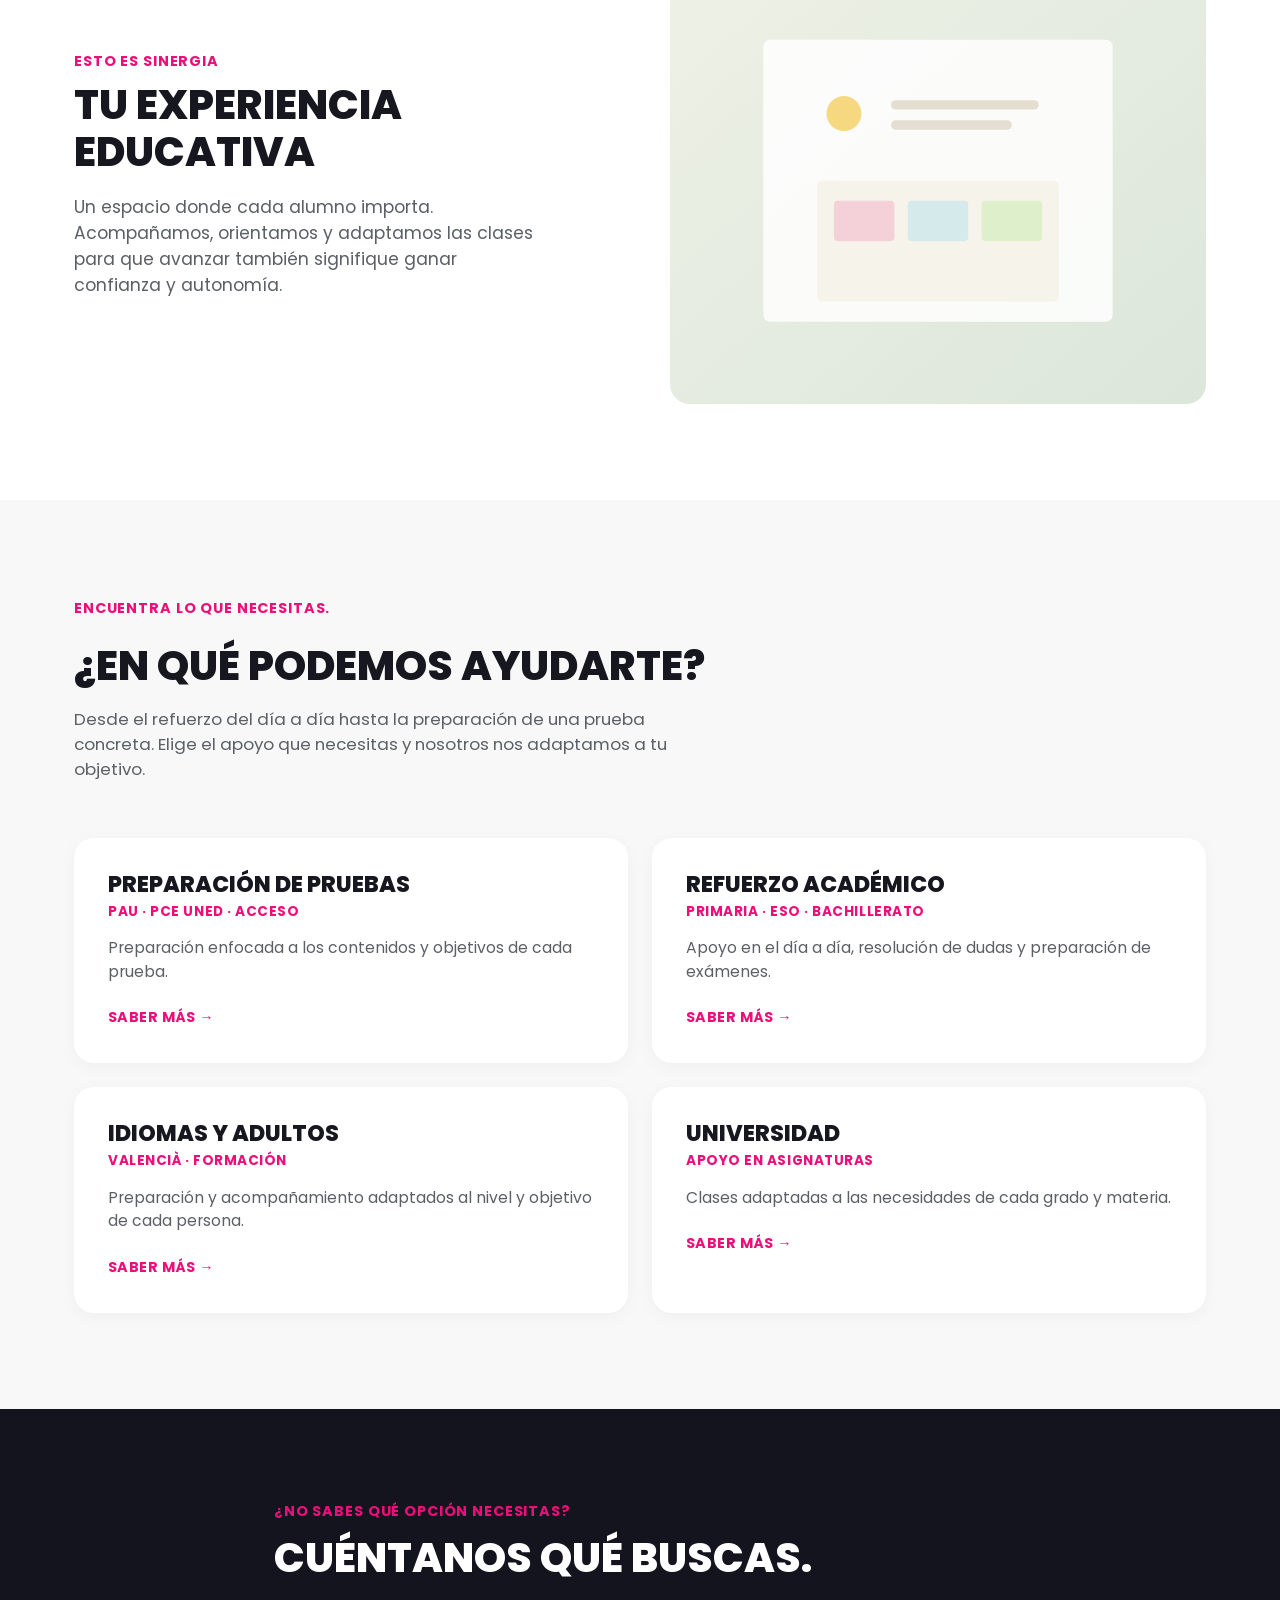
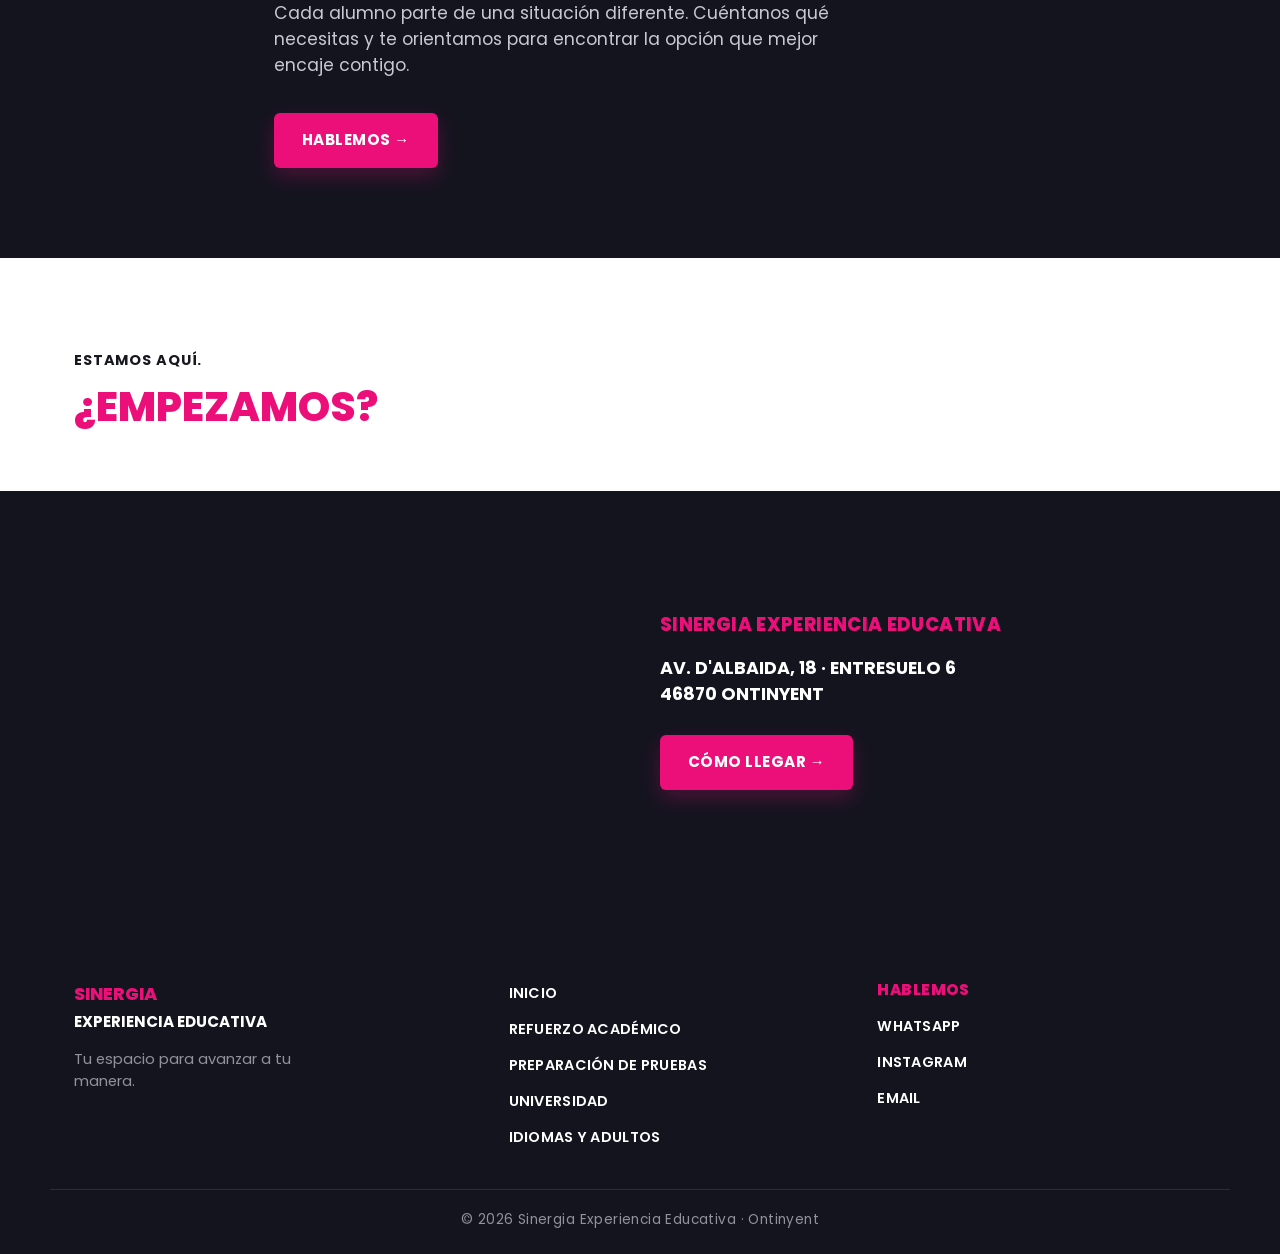
==== commit 57e68f31: "Mueve el logo del header al hero y usa el archivo real en alta calidad El logo desaparece del header" ====
--- a/index.html
+++ b/index.html
@@ -15,10 +15,6 @@
 <!-- ========== HEADER ========== -->
 <header class="site-header">
   <div class="container header-inner">
-    <a href="#inicio" class="logo">
-      <img src="images/logo.png" alt="Sinergia · Experiencia Educativa">
-    </a>
-
     <nav class="main-nav" id="mainNav">
       <a href="#inicio" class="active">Inicio</a>
       <a href="#descubrenos">Descúbrenos</a>
@@ -40,6 +36,7 @@
   <section class="hero" id="inicio">
     <div class="container">
       <div class="hero-content">
+        <img src="images/logo.webp" alt="Sinergia · Experiencia Educativa" class="hero-logo">
         <h1>Aprender puede ser diferente.</h1>
         <p>Clases en grupos reducidos, atención personalizada y una forma de aprender adaptada a ti.</p>
         <a href="#contacto" class="btn btn-primary">Quiero información</a>
--- a/css/style.css
+++ b/css/style.css
@@ -161,13 +161,8 @@
 .header-inner {
   display: flex;
   align-items: center;
-  justify-content: space-between;
-  padding: 6px 0;
-}
-
-.logo img {
-  height: 130px;
-  width: auto;
+  justify-content: flex-end;
+  padding: 18px 0;
 }
 
 .main-nav {
@@ -240,6 +235,12 @@
   align-items: center;
 }
 
+.hero-logo {
+  height: 120px;
+  width: auto;
+  margin-bottom: 20px;
+}
+
 .hero-content h1 {
   margin-bottom: 22px;
 }
@@ -596,10 +597,6 @@
 }
 
 @media (max-width: 768px) {
-  .logo img {
-    height: 90px;
-  }
-
   .main-nav {
     position: fixed;
     top: 0;
@@ -684,7 +681,7 @@
     height: 240px;
   }
 
-  .logo img {
-    height: 66px;
-  }
-}
+  .hero-logo {
+    height: 84px;
+  }
+}
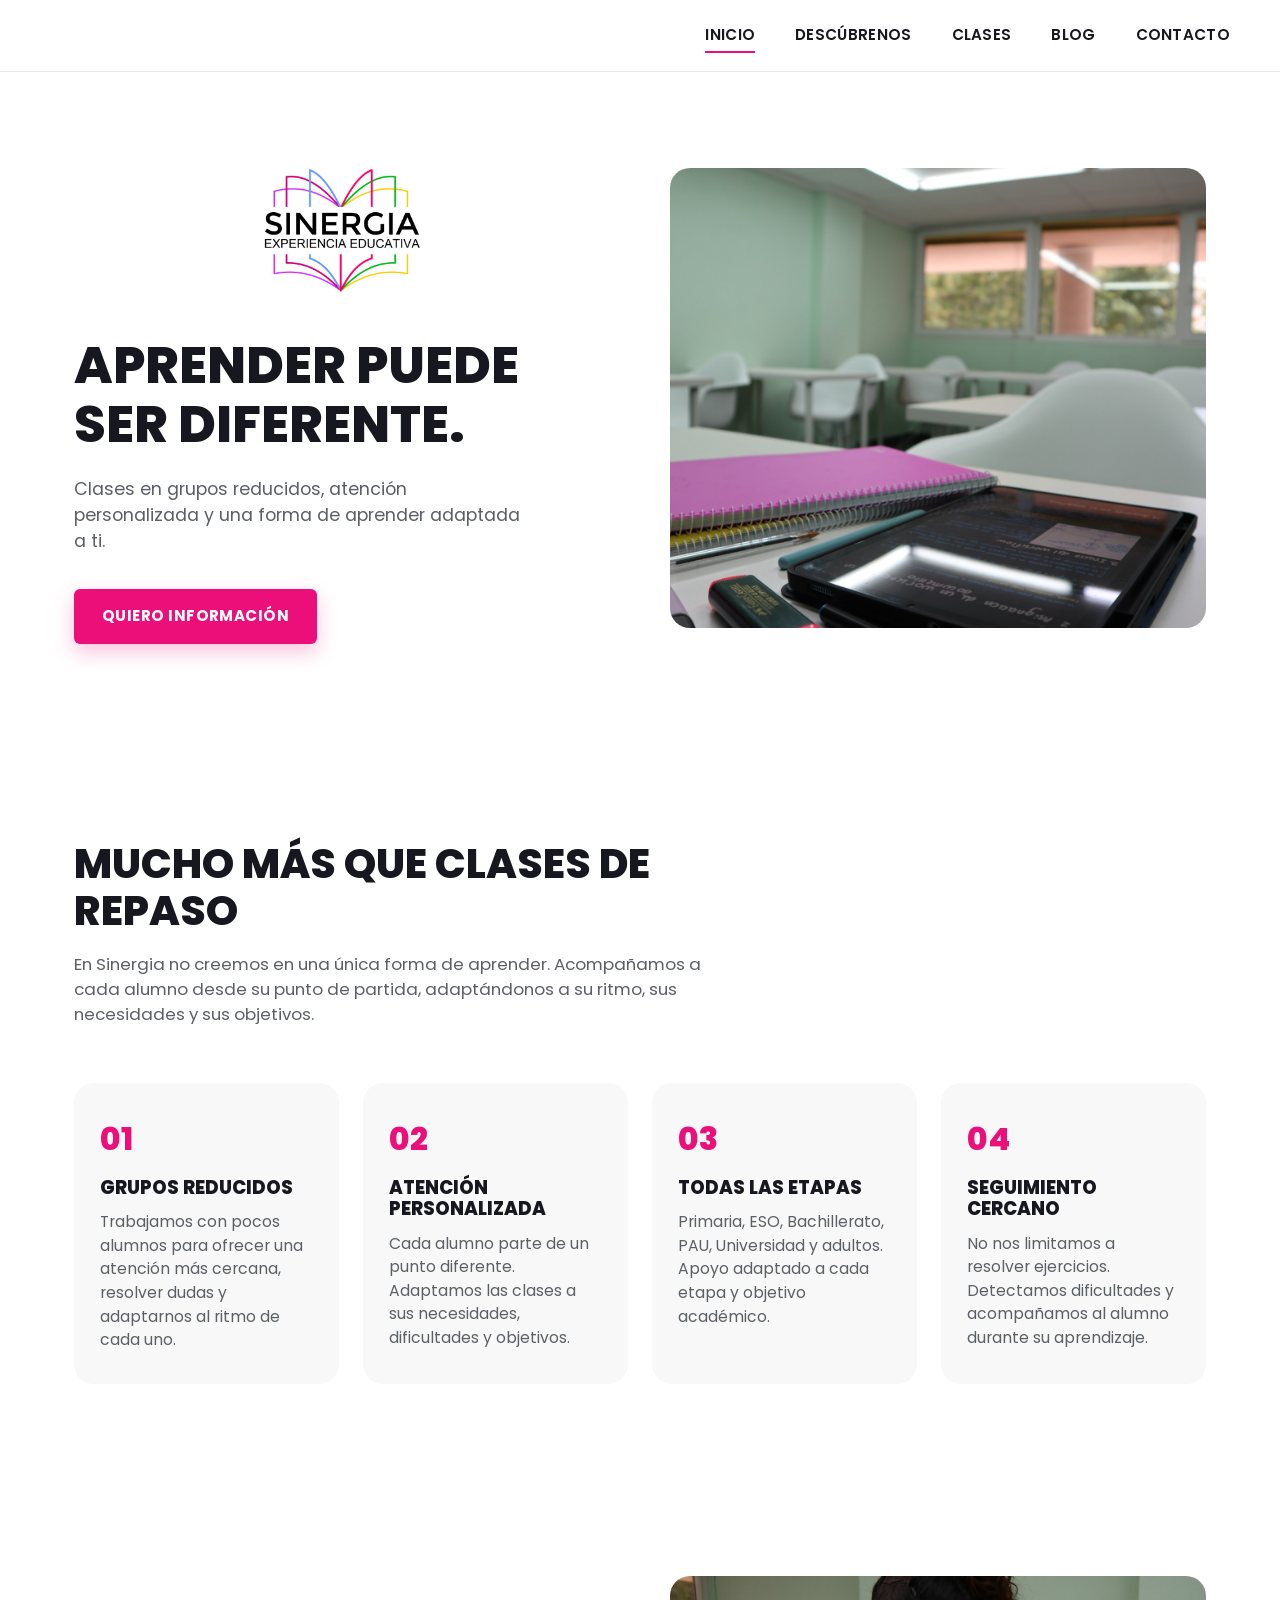
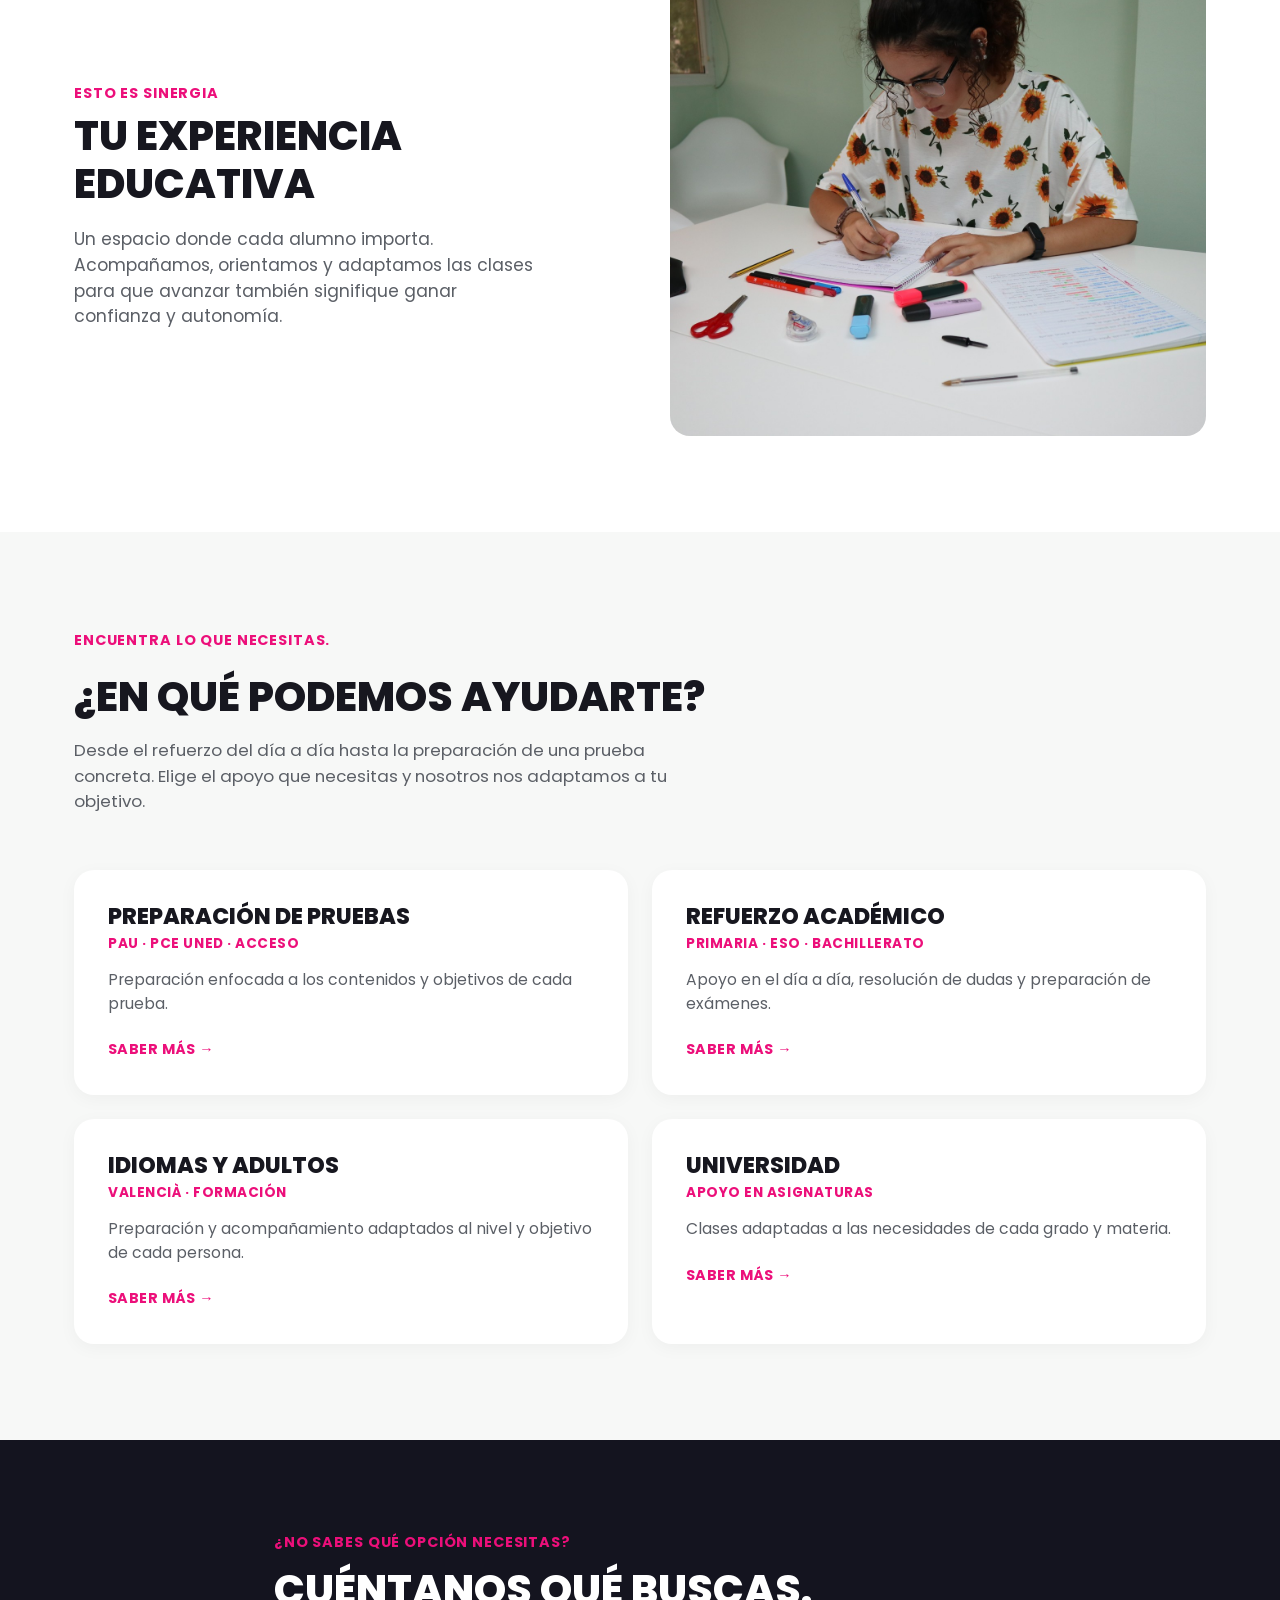
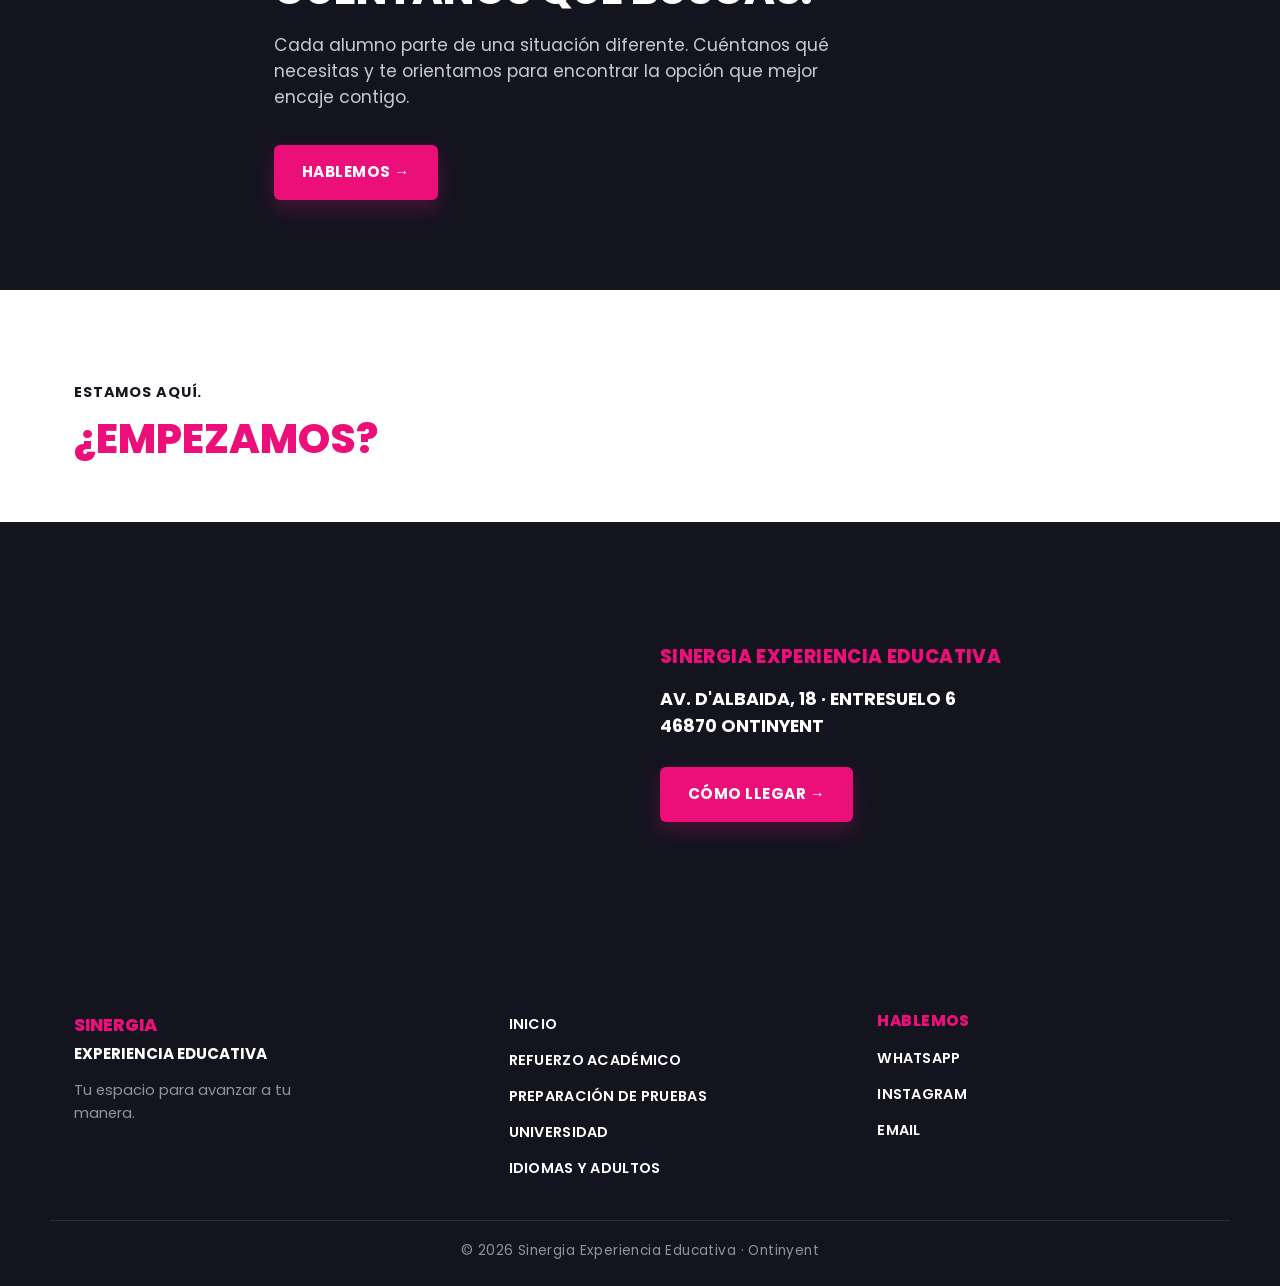
==== commit 70f8c25d: "Usa la foto real de la alumna en la sección "Esto es Sinergia" Sustituye el placeholder ilustrado po" ====
--- a/index.html
+++ b/index.html
@@ -89,7 +89,7 @@
         <p>Un espacio donde cada alumno importa. Acompañamos, orientamos y adaptamos las clases para que avanzar también signifique ganar confianza y autonomía.</p>
       </div>
       <div class="about-image">
-        <img src="images/esto-es-sinergia.svg" alt="Alumna de Sinergia estudiando en el aula">
+        <img src="images/esto-es-sinergia.jpg" alt="Alumna de Sinergia estudiando en el aula">
       </div>
     </div>
   </section>
--- a/css/style.css
+++ b/css/style.css
@@ -236,9 +236,10 @@
 }
 
 .hero-logo {
-  height: 120px;
+  display: block;
+  height: 160px;
   width: auto;
-  margin-bottom: 20px;
+  margin: 0 auto 24px;
 }
 
 .hero-content h1 {
@@ -682,6 +683,6 @@
   }
 
   .hero-logo {
-    height: 84px;
-  }
-}
+    height: 110px;
+  }
+}
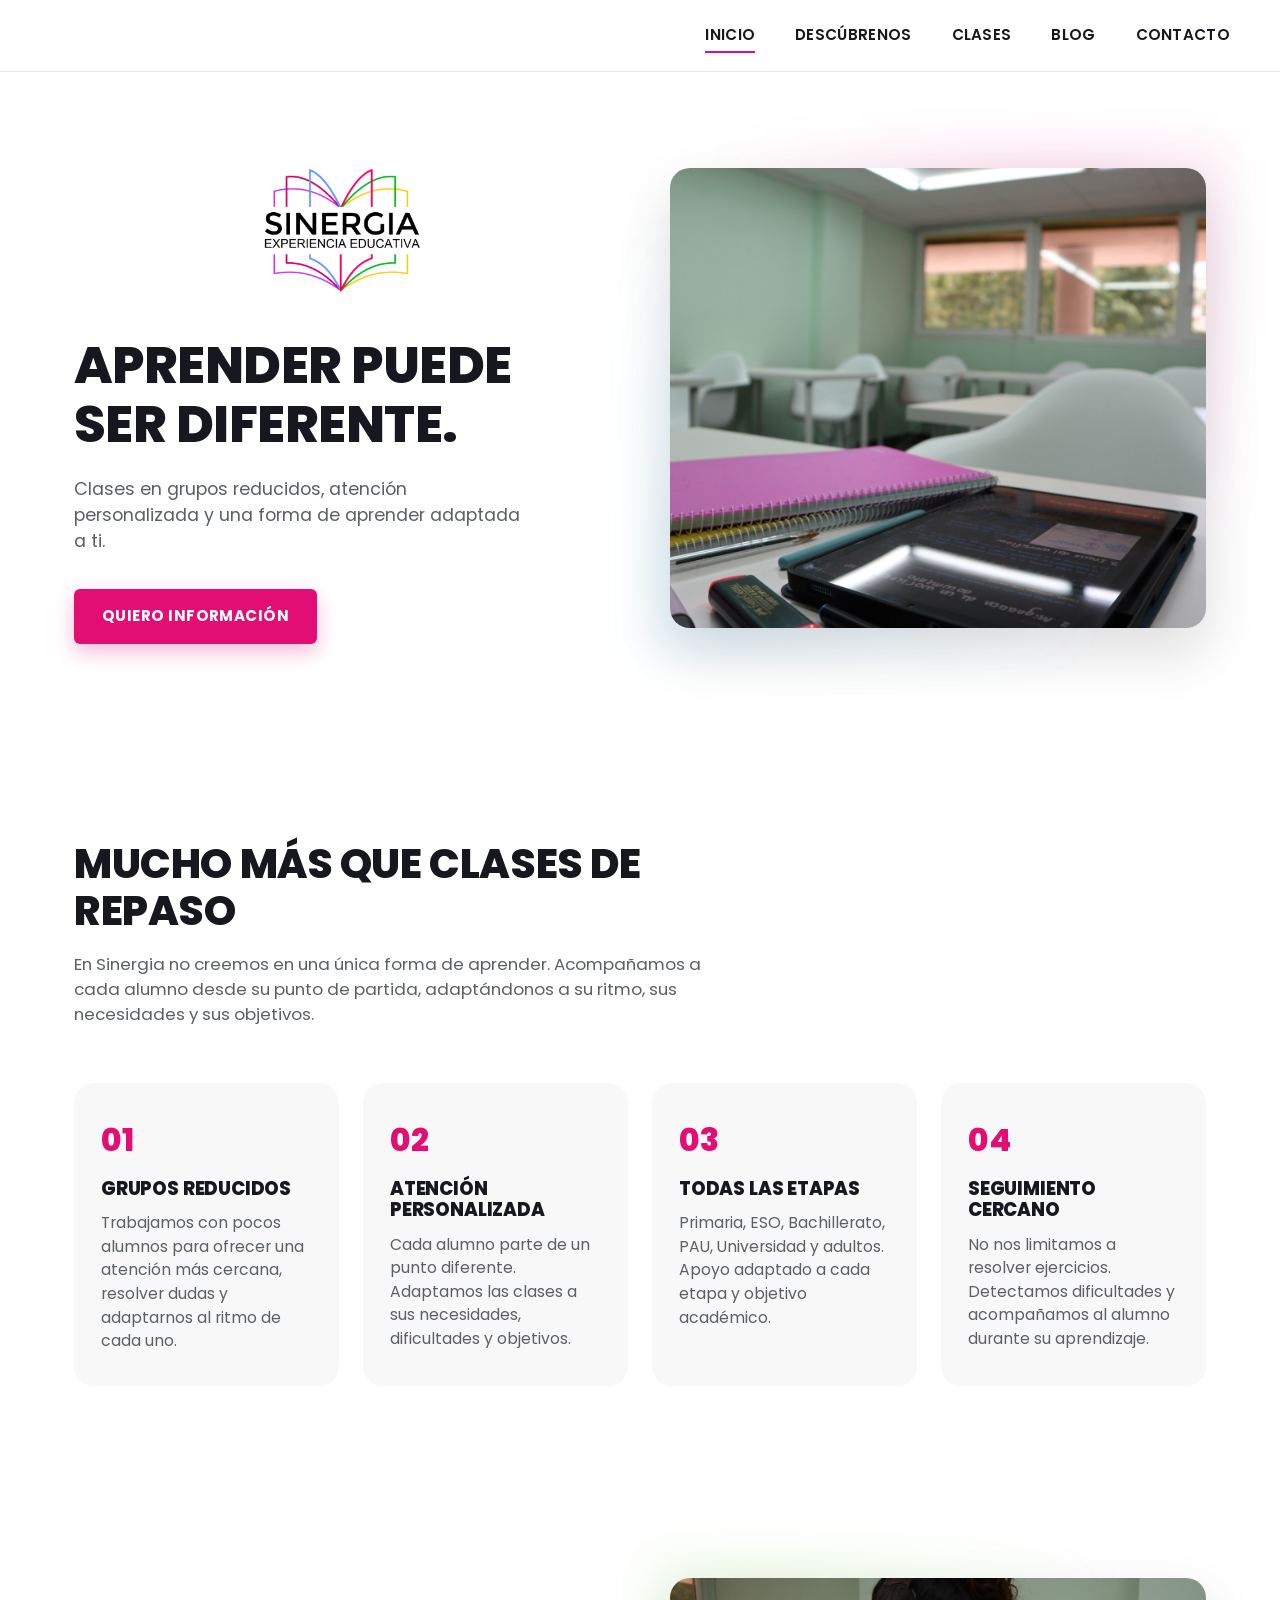
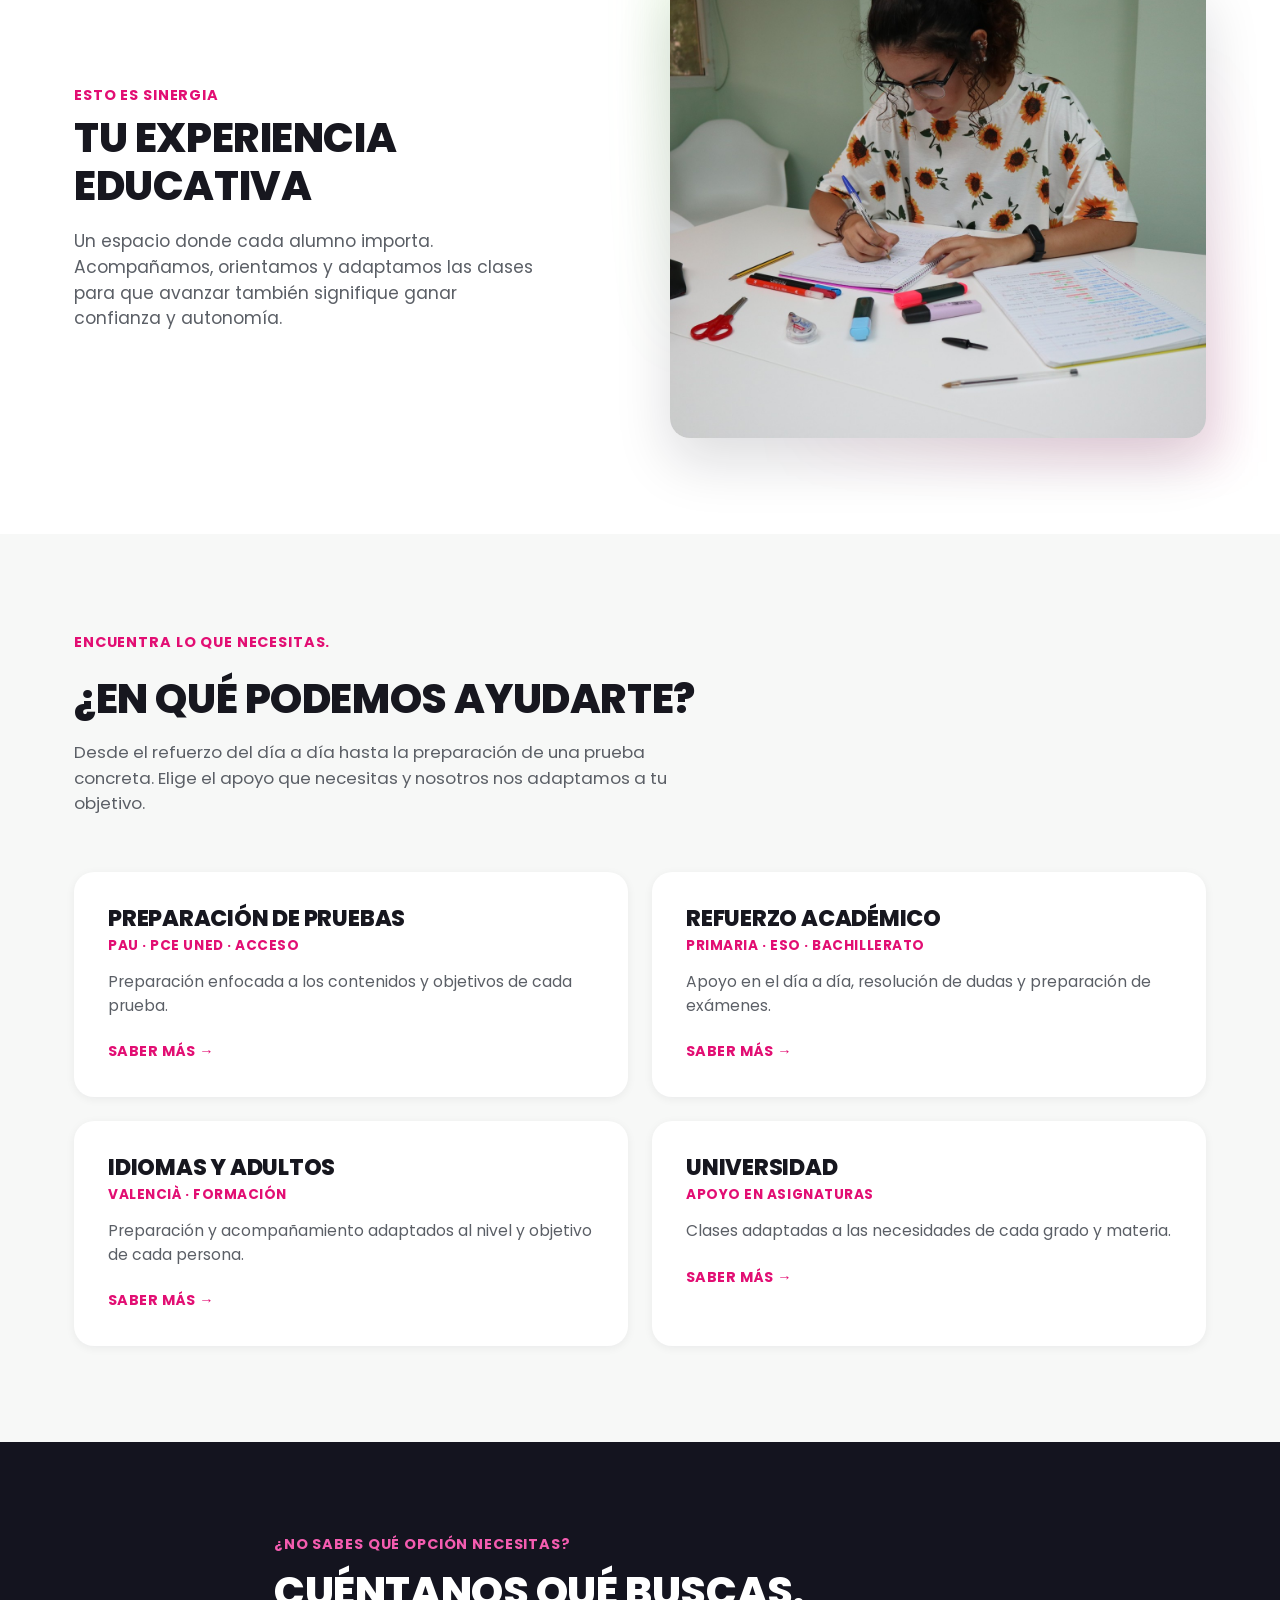
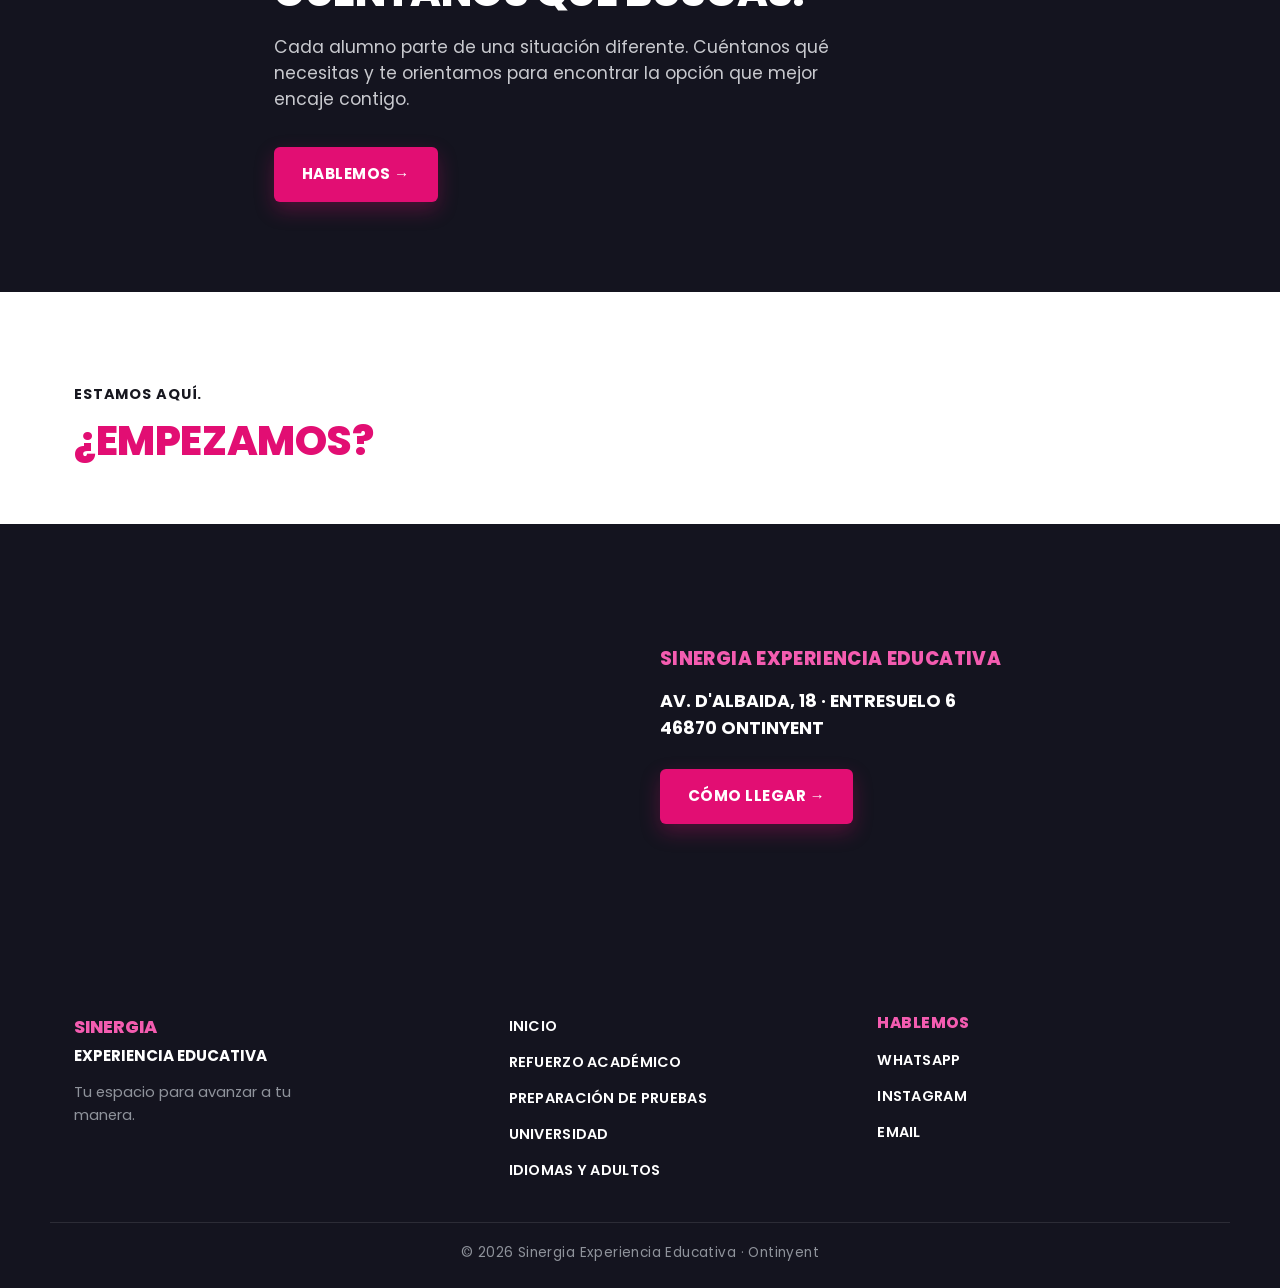
==== commit 074bc1e5: "Pasada de pulido: contraste accesible, sombras, foco y micro-animaciones - Ajusta el rosa base y aña" ====
--- a/index.html
+++ b/index.html
@@ -35,13 +35,13 @@
   <!-- ========== HERO ========== -->
   <section class="hero" id="inicio">
     <div class="container">
-      <div class="hero-content">
+      <div class="hero-content" data-reveal>
         <img src="images/logo.webp" alt="Sinergia · Experiencia Educativa" class="hero-logo">
         <h1>Aprender puede ser diferente.</h1>
         <p>Clases en grupos reducidos, atención personalizada y una forma de aprender adaptada a ti.</p>
         <a href="#contacto" class="btn btn-primary">Quiero información</a>
       </div>
-      <div class="hero-image">
+      <div class="hero-image" data-reveal>
         <img src="images/hero-classroom.jpg" alt="Aula de Sinergia con mesas preparadas para clase">
       </div>
     </div>
@@ -50,28 +50,28 @@
   <!-- ========== MUCHO MAS QUE CLASES DE REPASO ========== -->
   <section class="features" id="descubrenos">
     <div class="container">
-      <div class="section-intro">
+      <div class="section-intro" data-reveal>
         <h2>Mucho más que clases de repaso</h2>
         <p>En Sinergia no creemos en una única forma de aprender. Acompañamos a cada alumno desde su punto de partida, adaptándonos a su ritmo, sus necesidades y sus objetivos.</p>
       </div>
 
       <div class="features-grid">
-        <div class="feature-card">
+        <div class="feature-card" data-reveal>
           <span class="num">01</span>
           <h3>Grupos reducidos</h3>
           <p>Trabajamos con pocos alumnos para ofrecer una atención más cercana, resolver dudas y adaptarnos al ritmo de cada uno.</p>
         </div>
-        <div class="feature-card">
+        <div class="feature-card" data-reveal>
           <span class="num">02</span>
           <h3>Atención personalizada</h3>
           <p>Cada alumno parte de un punto diferente. Adaptamos las clases a sus necesidades, dificultades y objetivos.</p>
         </div>
-        <div class="feature-card">
+        <div class="feature-card" data-reveal>
           <span class="num">03</span>
           <h3>Todas las etapas</h3>
           <p>Primaria, ESO, Bachillerato, PAU, Universidad y adultos. Apoyo adaptado a cada etapa y objetivo académico.</p>
         </div>
-        <div class="feature-card">
+        <div class="feature-card" data-reveal>
           <span class="num">04</span>
           <h3>Seguimiento cercano</h3>
           <p>No nos limitamos a resolver ejercicios. Detectamos dificultades y acompañamos al alumno durante su aprendizaje.</p>
@@ -83,12 +83,12 @@
   <!-- ========== ESTO ES SINERGIA ========== -->
   <section class="about">
     <div class="container">
-      <div class="about-content">
+      <div class="about-content" data-reveal>
         <span class="section-label">Esto es Sinergia</span>
         <h2>Tu experiencia educativa</h2>
         <p>Un espacio donde cada alumno importa. Acompañamos, orientamos y adaptamos las clases para que avanzar también signifique ganar confianza y autonomía.</p>
       </div>
-      <div class="about-image">
+      <div class="about-image" data-reveal>
         <img src="images/esto-es-sinergia.jpg" alt="Alumna de Sinergia estudiando en el aula">
       </div>
     </div>
@@ -97,32 +97,32 @@
   <!-- ========== ENCUENTRA LO QUE NECESITAS ========== -->
   <section class="services" id="clases">
     <div class="container">
-      <div class="section-intro">
+      <div class="section-intro" data-reveal>
         <span class="section-label">Encuentra lo que necesitas.</span>
         <h2>¿En qué podemos ayudarte?</h2>
         <p>Desde el refuerzo del día a día hasta la preparación de una prueba concreta. Elige el apoyo que necesitas y nosotros nos adaptamos a tu objetivo.</p>
       </div>
 
       <div class="services-grid">
-        <div class="service-card">
+        <div class="service-card" data-reveal>
           <h3>Preparación de pruebas</h3>
           <span class="tag">PAU · PCE UNED · Acceso</span>
           <p>Preparación enfocada a los contenidos y objetivos de cada prueba.</p>
           <a href="#contacto" class="btn-link">Saber más →</a>
         </div>
-        <div class="service-card">
+        <div class="service-card" data-reveal>
           <h3>Refuerzo académico</h3>
           <span class="tag">Primaria · ESO · Bachillerato</span>
           <p>Apoyo en el día a día, resolución de dudas y preparación de exámenes.</p>
           <a href="#contacto" class="btn-link">Saber más →</a>
         </div>
-        <div class="service-card">
+        <div class="service-card" data-reveal>
           <h3>Idiomas y adultos</h3>
           <span class="tag">Valencià · Formación</span>
           <p>Preparación y acompañamiento adaptados al nivel y objetivo de cada persona.</p>
           <a href="#contacto" class="btn-link">Saber más →</a>
         </div>
-        <div class="service-card">
+        <div class="service-card" data-reveal>
           <h3>Universidad</h3>
           <span class="tag">Apoyo en asignaturas</span>
           <p>Clases adaptadas a las necesidades de cada grado y materia.</p>
@@ -134,7 +134,7 @@
 
   <!-- ========== CUENTANOS QUE BUSCAS (CTA) ========== -->
   <section class="cta">
-    <div class="container">
+    <div class="container" data-reveal>
       <span class="section-label">¿No sabes qué opción necesitas?</span>
       <h2>Cuéntanos qué buscas.</h2>
       <p>Cada alumno parte de una situación diferente. Cuéntanos qué necesitas y te orientamos para encontrar la opción que mejor encaje contigo.</p>
@@ -144,7 +144,7 @@
 
   <!-- ========== ESTAMOS AQUI / EMPEZAMOS ========== -->
   <section class="contact-intro" id="contacto">
-    <div class="container">
+    <div class="container" data-reveal>
       <span class="section-label" style="color:var(--color-text)">Estamos aquí.</span>
       <h2>¿Empezamos?</h2>
     </div>
@@ -152,13 +152,13 @@
 
   <section class="contact-map">
     <div class="container">
-      <iframe class="map-embed"
+      <iframe class="map-embed" data-reveal
         src="https://www.google.com/maps?q=Av.+d%27Albaida,+18,+46870+Ontinyent&output=embed"
         loading="lazy"
         referrerpolicy="no-referrer-when-downgrade"
         title="Ubicación de Sinergia Experiencia Educativa en Ontinyent">
       </iframe>
-      <div class="contact-address">
+      <div class="contact-address" data-reveal>
         <div class="brand">Sinergia Experiencia Educativa</div>
         <div class="lines">
           Av. d'Albaida, 18 · Entresuelo 6<br>
--- a/css/style.css
+++ b/css/style.css
@@ -3,8 +3,9 @@
    ========================================================= */
 
 :root {
-  --color-pink: #EC0F7A;
+  --color-pink: #E20E73;
   --color-pink-dark: #C90C67;
+  --color-pink-tint: #F45CB0;
   --color-dark: #14141f;
   --color-text: #17171f;
   --color-text-muted: #5b5f66;
@@ -21,7 +22,41 @@
   --radius-sm: 8px;
   --radius-pill: 6px;
 
+  --shadow-sm: 0 2px 10px rgba(17, 17, 31, 0.06);
+  --shadow-md: 0 12px 28px rgba(17, 17, 31, 0.09);
+  --shadow-lg: 0 24px 56px rgba(17, 17, 31, 0.14);
+  --ease: cubic-bezier(0.22, 1, 0.36, 1);
+
   --section-padding: 96px 0;
+}
+
+/* [data-reveal] elements stay fully visible unless JS confirms it can
+   both hide and reveal them (html.js-reveal, set on DOMContentLoaded) */
+@media (prefers-reduced-motion: no-preference) {
+  html.js-reveal [data-reveal] {
+    opacity: 0;
+    transform: translateY(18px);
+    transition: opacity 0.7s var(--ease), transform 0.7s var(--ease);
+  }
+
+  html.js-reveal [data-reveal].is-visible {
+    opacity: 1;
+    transform: translateY(0);
+  }
+
+  .features-grid [data-reveal]:nth-child(2) { transition-delay: 0.08s; }
+  .features-grid [data-reveal]:nth-child(3) { transition-delay: 0.16s; }
+  .features-grid [data-reveal]:nth-child(4) { transition-delay: 0.24s; }
+
+  .services-grid [data-reveal]:nth-child(2) { transition-delay: 0.08s; }
+  .services-grid [data-reveal]:nth-child(3) { transition-delay: 0.16s; }
+  .services-grid [data-reveal]:nth-child(4) { transition-delay: 0.24s; }
+}
+
+:focus-visible {
+  outline: 2px solid var(--color-pink);
+  outline-offset: 3px;
+  border-radius: 4px;
 }
 
 /* ---------- Reset ---------- */
@@ -33,6 +68,10 @@
 
 html {
   scroll-behavior: smooth;
+}
+
+main [id] {
+  scroll-margin-top: 96px;
 }
 
 body {
@@ -87,6 +126,7 @@
   font-weight: 800;
   color: var(--color-text);
   line-height: 1.15;
+  letter-spacing: -0.01em;
   text-transform: uppercase;
 }
 
@@ -118,19 +158,24 @@
   text-transform: uppercase;
   letter-spacing: 0.03em;
   font-size: 0.95rem;
-  transition: transform 0.18s ease, box-shadow 0.18s ease, background-color 0.18s ease;
+  transition: transform 0.22s var(--ease), box-shadow 0.22s var(--ease), background-color 0.22s var(--ease);
   white-space: nowrap;
 }
 
 .btn-primary {
   background: var(--color-pink);
   color: #fff;
-  box-shadow: 0 8px 20px rgba(236, 15, 122, 0.25);
+  box-shadow: 0 8px 20px rgba(226, 14, 115, 0.28);
 }
 
 .btn-primary:hover {
   background: var(--color-pink-dark);
-  transform: translateY(-2px);
+  transform: translateY(-3px);
+  box-shadow: 0 14px 28px rgba(226, 14, 115, 0.32);
+}
+
+.btn-primary:active {
+  transform: translateY(-1px);
 }
 
 .btn-link {
@@ -142,11 +187,12 @@
   display: inline-flex;
   align-items: center;
   gap: 6px;
-  transition: gap 0.18s ease;
+  transition: gap 0.22s var(--ease), color 0.18s ease;
 }
 
 .btn-link:hover {
   gap: 12px;
+  color: var(--color-pink-dark);
 }
 
 /* ---------- Header ---------- */
@@ -154,7 +200,9 @@
   position: sticky;
   top: 0;
   z-index: 1000;
-  background: #fff;
+  background: rgba(255, 255, 255, 0.92);
+  backdrop-filter: blur(8px);
+  -webkit-backdrop-filter: blur(8px);
   border-bottom: 1px solid var(--color-border);
 }
 
@@ -252,11 +300,26 @@
   font-size: 1.1rem;
 }
 
+.hero-image {
+  position: relative;
+}
+
+.hero-image::before {
+  content: '';
+  position: absolute;
+  inset: -24px;
+  z-index: -1;
+  background: radial-gradient(circle at 70% 20%, rgba(226, 14, 115, 0.14), transparent 60%),
+    radial-gradient(circle at 15% 85%, rgba(79, 195, 232, 0.14), transparent 55%);
+  filter: blur(20px);
+}
+
 .hero-image img {
   border-radius: var(--radius-lg);
   width: 100%;
   height: 460px;
   object-fit: cover;
+  box-shadow: var(--shadow-lg);
 }
 
 /* ---------- Features (Mucho mas que clases de repaso) ---------- */
@@ -282,14 +345,16 @@
 
 .feature-card {
   background: var(--color-bg-soft);
+  border: 1px solid transparent;
   border-radius: var(--radius-lg);
   padding: 32px 26px;
-  transition: transform 0.2s ease, box-shadow 0.2s ease;
+  transition: transform 0.3s var(--ease), box-shadow 0.3s var(--ease), border-color 0.3s var(--ease);
 }
 
 .feature-card:hover {
   transform: translateY(-6px);
-  box-shadow: 0 14px 30px rgba(0, 0, 0, 0.08);
+  border-color: rgba(226, 14, 115, 0.12);
+  box-shadow: var(--shadow-md);
 }
 
 .feature-card .num {
@@ -336,11 +401,26 @@
   font-size: 1.08rem;
 }
 
+.about-image {
+  position: relative;
+}
+
+.about-image::before {
+  content: '';
+  position: absolute;
+  inset: -24px;
+  z-index: -1;
+  background: radial-gradient(circle at 20% 15%, rgba(126, 217, 87, 0.14), transparent 55%),
+    radial-gradient(circle at 80% 85%, rgba(226, 14, 115, 0.12), transparent 55%);
+  filter: blur(20px);
+}
+
 .about-image img {
   border-radius: var(--radius-lg);
   width: 100%;
   height: 460px;
   object-fit: cover;
+  box-shadow: var(--shadow-lg);
 }
 
 /* ---------- Encuentra lo que necesitas (services) ---------- */
@@ -368,13 +448,13 @@
   background: #fff;
   border-radius: var(--radius-lg);
   padding: 34px;
-  box-shadow: 0 4px 18px rgba(0, 0, 0, 0.04);
-  transition: transform 0.2s ease, box-shadow 0.2s ease;
+  box-shadow: var(--shadow-sm);
+  transition: transform 0.3s var(--ease), box-shadow 0.3s var(--ease);
 }
 
 .service-card:hover {
   transform: translateY(-6px);
-  box-shadow: 0 14px 30px rgba(0, 0, 0, 0.08);
+  box-shadow: var(--shadow-md);
 }
 
 .service-card h3 {
@@ -407,7 +487,7 @@
 }
 
 .cta .section-label {
-  color: var(--color-pink);
+  color: var(--color-pink-tint);
 }
 
 .cta h2 {
@@ -461,7 +541,7 @@
 }
 
 .contact-address .brand {
-  color: var(--color-pink);
+  color: var(--color-pink-tint);
   font-weight: 800;
   text-transform: uppercase;
   font-size: 1.15rem;
@@ -494,7 +574,7 @@
 }
 
 .footer-brand .brand-name {
-  color: var(--color-pink);
+  color: var(--color-pink-tint);
   font-weight: 800;
   text-transform: uppercase;
   font-size: 1.1rem;
@@ -516,7 +596,7 @@
 }
 
 .footer-col h4 {
-  color: var(--color-pink);
+  color: var(--color-pink-tint);
   font-size: 0.95rem;
   margin-bottom: 16px;
   text-transform: uppercase;
@@ -539,7 +619,7 @@
 }
 
 .footer-col a:hover {
-  color: var(--color-pink);
+  color: var(--color-pink-tint);
 }
 
 .footer-bottom {
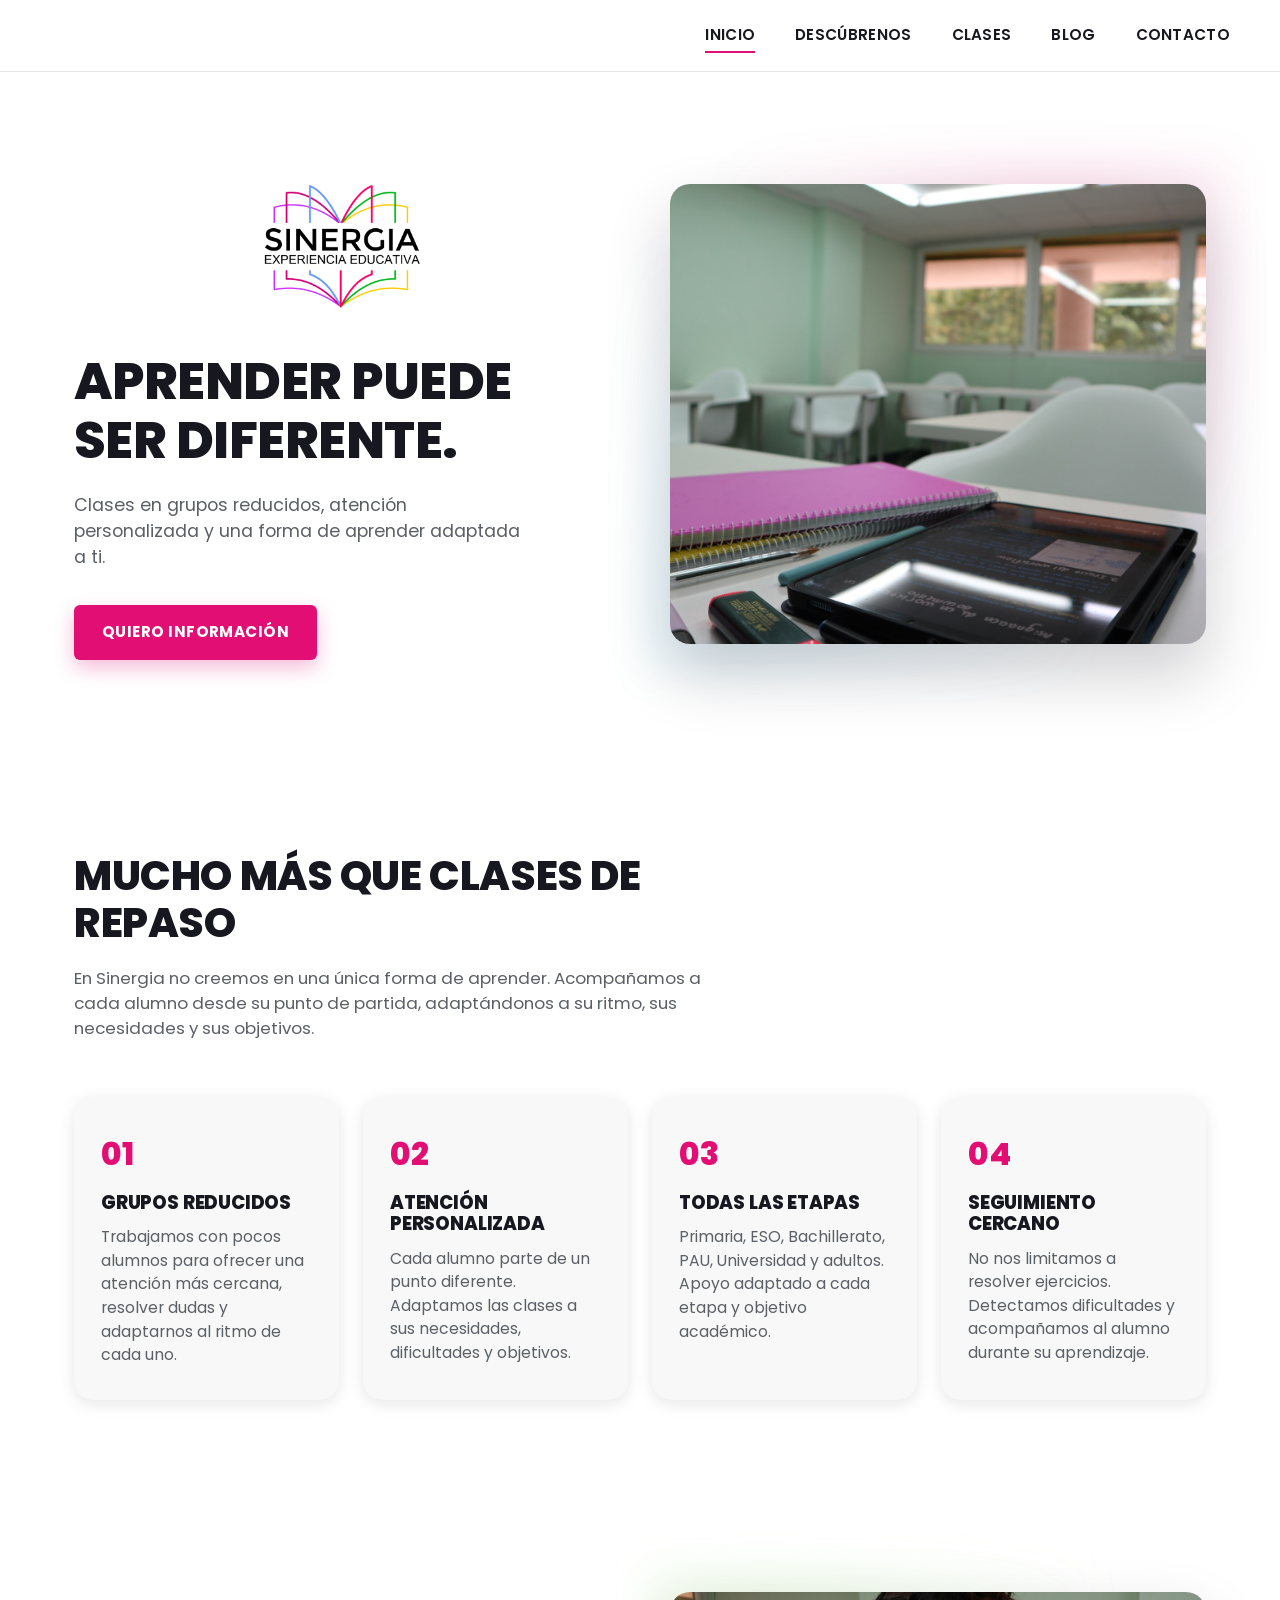
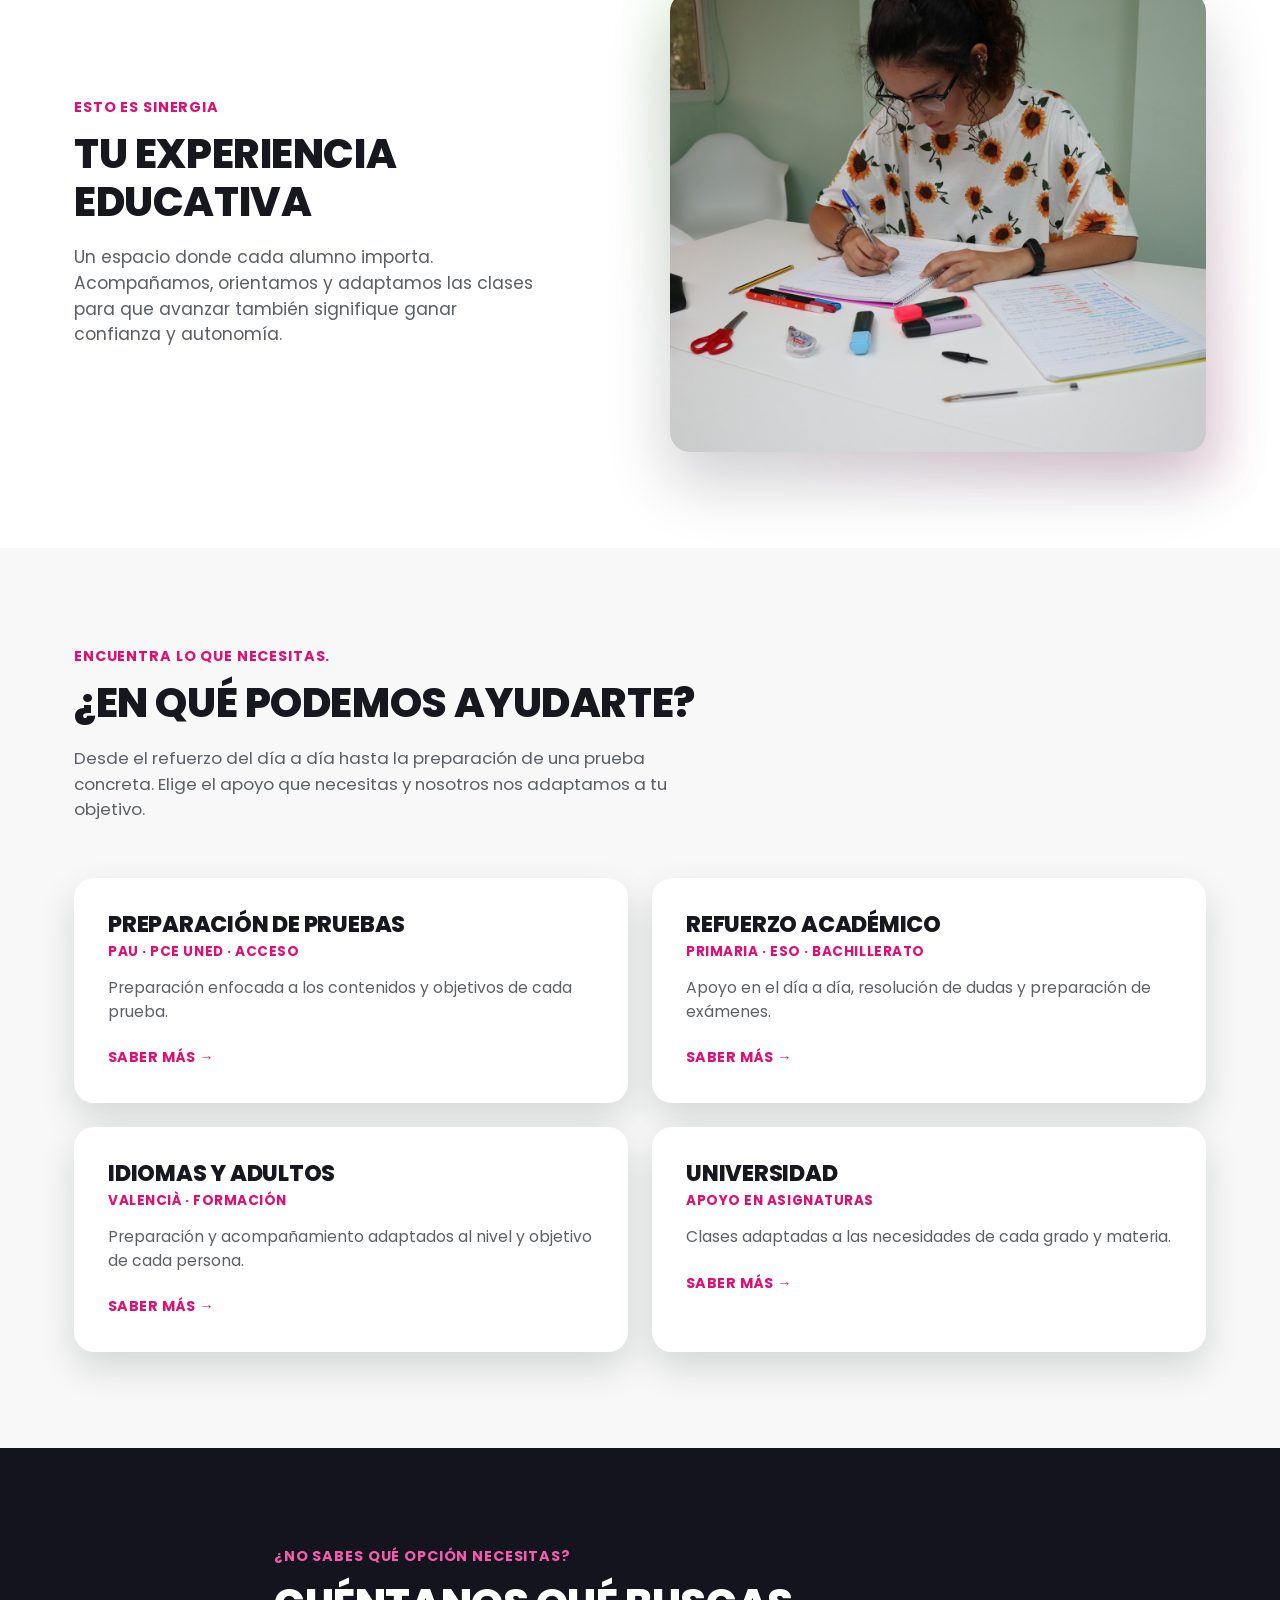
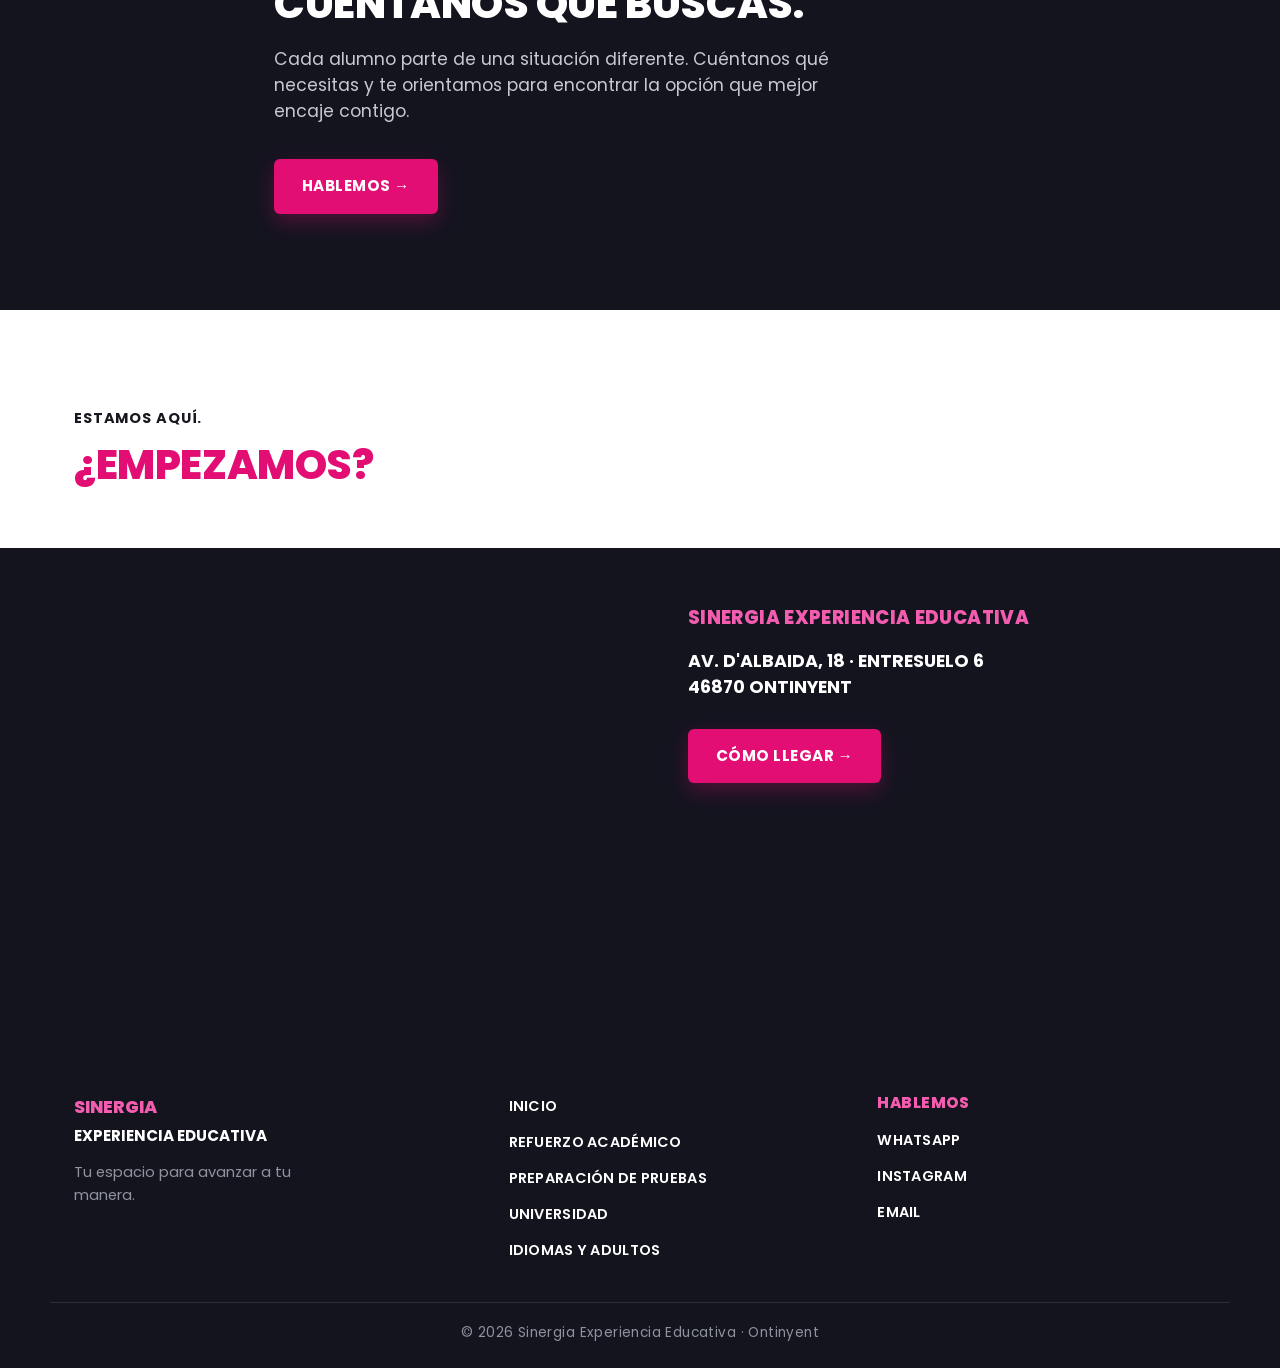
==== commit 611c9db4: "Crea una página propia para cada servicio del footer y las enlaza Añade cuatro páginas nuevas (refue" ====
--- a/index.html
+++ b/index.html
@@ -108,25 +108,25 @@
           <h3>Preparación de pruebas</h3>
           <span class="tag">PAU · PCE UNED · Acceso</span>
           <p>Preparación enfocada a los contenidos y objetivos de cada prueba.</p>
-          <a href="#contacto" class="btn-link">Saber más →</a>
+          <a href="preparacion-pruebas.html" class="btn-link">Saber más →</a>
         </div>
         <div class="service-card" data-reveal>
           <h3>Refuerzo académico</h3>
           <span class="tag">Primaria · ESO · Bachillerato</span>
           <p>Apoyo en el día a día, resolución de dudas y preparación de exámenes.</p>
-          <a href="#contacto" class="btn-link">Saber más →</a>
+          <a href="refuerzo-academico.html" class="btn-link">Saber más →</a>
         </div>
         <div class="service-card" data-reveal>
           <h3>Idiomas y adultos</h3>
           <span class="tag">Valencià · Formación</span>
           <p>Preparación y acompañamiento adaptados al nivel y objetivo de cada persona.</p>
-          <a href="#contacto" class="btn-link">Saber más →</a>
+          <a href="idiomas-adultos.html" class="btn-link">Saber más →</a>
         </div>
         <div class="service-card" data-reveal>
           <h3>Universidad</h3>
           <span class="tag">Apoyo en asignaturas</span>
           <p>Clases adaptadas a las necesidades de cada grado y materia.</p>
-          <a href="#contacto" class="btn-link">Saber más →</a>
+          <a href="universidad.html" class="btn-link">Saber más →</a>
         </div>
       </div>
     </div>
@@ -183,10 +183,10 @@
     <div class="footer-col" id="blog">
       <ul>
         <li><a href="#inicio">Inicio</a></li>
-        <li><a href="#clases">Refuerzo académico</a></li>
-        <li><a href="#clases">Preparación de pruebas</a></li>
-        <li><a href="#clases">Universidad</a></li>
-        <li><a href="#clases">Idiomas y adultos</a></li>
+        <li><a href="refuerzo-academico.html">Refuerzo académico</a></li>
+        <li><a href="preparacion-pruebas.html">Preparación de pruebas</a></li>
+        <li><a href="universidad.html">Universidad</a></li>
+        <li><a href="idiomas-adultos.html">Idiomas y adultos</a></li>
       </ul>
     </div>
 
--- a/css/style.css
+++ b/css/style.css
@@ -22,12 +22,12 @@
   --radius-sm: 8px;
   --radius-pill: 6px;
 
-  --shadow-sm: 0 2px 10px rgba(17, 17, 31, 0.06);
-  --shadow-md: 0 12px 28px rgba(17, 17, 31, 0.09);
-  --shadow-lg: 0 24px 56px rgba(17, 17, 31, 0.14);
+  --shadow-sm: 0 4px 16px rgba(17, 17, 31, 0.10);
+  --shadow-md: 0 16px 36px rgba(17, 17, 31, 0.14);
+  --shadow-lg: 0 30px 64px rgba(17, 17, 31, 0.20);
   --ease: cubic-bezier(0.22, 1, 0.36, 1);
 
-  --section-padding: 96px 0;
+  --space-section: 96px;
 }
 
 /* [data-reveal] elements stay fully visible unless JS confirms it can
@@ -273,7 +273,7 @@
 
 /* ---------- Hero ---------- */
 .hero {
-  padding: 80px 0 100px;
+  padding: var(--space-section) 0;
 }
 
 .hero .container {
@@ -324,7 +324,7 @@
 
 /* ---------- Features (Mucho mas que clases de repaso) ---------- */
 .features {
-  padding: var(--section-padding);
+  padding: var(--space-section) 0;
   background: var(--color-bg);
 }
 
@@ -334,13 +334,17 @@
 }
 
 .features .section-intro h2 {
-  margin-bottom: 18px;
+  margin-bottom: 20px;
 }
 
 .features-grid {
   display: grid;
   grid-template-columns: repeat(4, 1fr);
   gap: 24px;
+}
+
+.features-grid--three {
+  grid-template-columns: repeat(3, 1fr);
 }
 
 .feature-card {
@@ -348,13 +352,14 @@
   border: 1px solid transparent;
   border-radius: var(--radius-lg);
   padding: 32px 26px;
+  box-shadow: var(--shadow-sm);
   transition: transform 0.3s var(--ease), box-shadow 0.3s var(--ease), border-color 0.3s var(--ease);
 }
 
 .feature-card:hover {
-  transform: translateY(-6px);
-  border-color: rgba(226, 14, 115, 0.12);
-  box-shadow: var(--shadow-md);
+  transform: translateY(-8px);
+  border-color: rgba(226, 14, 115, 0.14);
+  box-shadow: var(--shadow-lg);
 }
 
 .feature-card .num {
@@ -378,7 +383,7 @@
 
 /* ---------- Esto es Sinergia ---------- */
 .about {
-  padding: var(--section-padding);
+  padding: var(--space-section) 0;
 }
 
 .about .container {
@@ -386,10 +391,6 @@
   grid-template-columns: 1fr 1fr;
   gap: 60px;
   align-items: center;
-}
-
-.about-content .section-label {
-  margin-bottom: 8px;
 }
 
 .about-content h2 {
@@ -425,7 +426,7 @@
 
 /* ---------- Encuentra lo que necesitas (services) ---------- */
 .services {
-  padding: var(--section-padding);
+  padding: var(--space-section) 0;
   background: var(--color-bg-soft);
 }
 
@@ -435,7 +436,7 @@
 }
 
 .services .section-intro h2 {
-  margin: 10px 0 18px;
+  margin-bottom: 20px;
 }
 
 .services-grid {
@@ -448,13 +449,13 @@
   background: #fff;
   border-radius: var(--radius-lg);
   padding: 34px;
-  box-shadow: var(--shadow-sm);
+  box-shadow: var(--shadow-md);
   transition: transform 0.3s var(--ease), box-shadow 0.3s var(--ease);
 }
 
 .service-card:hover {
-  transform: translateY(-6px);
-  box-shadow: var(--shadow-md);
+  transform: translateY(-8px);
+  box-shadow: var(--shadow-lg);
 }
 
 .service-card h3 {
@@ -479,7 +480,7 @@
 /* ---------- CTA (Cuentanos que buscas) ---------- */
 .cta {
   background: var(--color-dark);
-  padding: 90px 0;
+  padding: var(--space-section) 0;
 }
 
 .cta .container {
@@ -504,7 +505,7 @@
 
 /* ---------- Estamos aqui / Empezamos (contact intro) ---------- */
 .contact-intro {
-  padding: 90px 0 60px;
+  padding: var(--space-section) 0 60px;
 }
 
 .contact-intro .section-label {
@@ -518,14 +519,14 @@
 /* ---------- Map + address (dark) ---------- */
 .contact-map {
   background: var(--color-dark);
-  padding: 0 0 70px;
+  padding: 56px 0 70px;
 }
 
 .contact-map .container {
   display: grid;
   grid-template-columns: 1fr 1fr;
-  gap: 0;
-  align-items: center;
+  gap: 56px;
+  align-items: start;
 }
 
 .map-embed {
@@ -537,7 +538,7 @@
 }
 
 .contact-address {
-  padding: 40px 20px;
+  padding: 0 20px;
 }
 
 .contact-address .brand {
@@ -636,7 +637,7 @@
 
 @media (max-width: 992px) {
   :root {
-    --section-padding: 72px 0;
+    --space-section: 72px;
   }
 
   .hero .container,
@@ -645,19 +646,22 @@
     grid-template-columns: 1fr;
   }
 
+  .contact-map .container {
+    gap: 32px;
+  }
+
   .map-embed {
     height: 320px;
   }
 
   .contact-address {
-    padding: 30px 0 0;
+    padding: 0;
   }
 
   .footer-inner {
     grid-template-columns: 1fr 1fr;
   }
 
-  .hero-image,
   .about-image {
     order: -1;
   }
@@ -733,10 +737,6 @@
     font-size: 2.2rem;
   }
 
-  .hero {
-    padding: 48px 0 64px;
-  }
-
   .hero-content p {
     max-width: 100%;
   }
